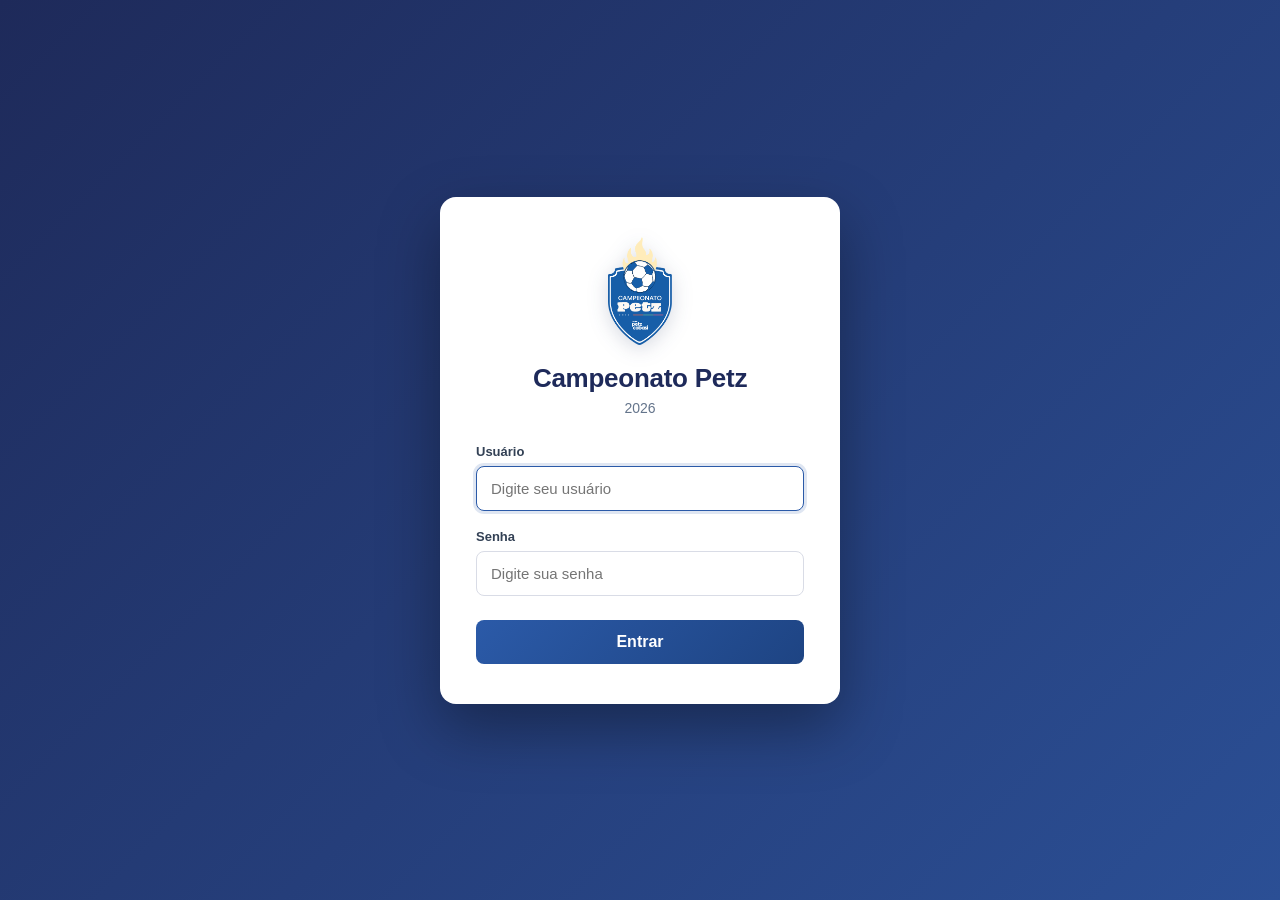
==== dashboard-v3.html @ 0d4400df "A rodada escolhida acompanha o usuário entre as páginas Dashboard, classificação por grupos, simular" ====
<!DOCTYPE html>
<html lang="pt-BR">
<head>
    <meta charset="UTF-8">
    <meta name="viewport" content="width=device-width, initial-scale=1.0">
    <title>Campeonato Petz - Dashboard Regional</title>
    <link rel="icon" type="image/png" href="favicon.png">
    <link rel="stylesheet" href="dashboard-v3-styles.css">
</head>
<body>
    <div class="container">
        <!-- Header -->
        <header class="header">
            <div class="header-brand">
                <img src="logo.png" alt="Campeonato Petz 2026" class="header-logo">
                <div class="header-content">
                    <h1>Campeonato Petz 2026</h1>
                    <p class="subtitle">Acompanhamento de Resultados por Regional/Distrito</p>
                    <div id="farol" class="farol"></div>
                </div>
            </div>
            <div class="header-actions">
                <span class="user-box">
                    <span id="userInfo">Usuário</span>
                    <button id="onlineBadge" class="online-badge" style="display:none"
                        title="Ver quem está online e o histórico de acessos"></button>
                </span>
                <button id="senhaBtn" class="btn-header" onclick="abrirTrocarSenha()">🔑 Minha senha</button>
                <a href="/admin.html" id="adminLink" class="btn-header" style="display: none;">⚙️ Admin</a>
                <button id="logoutBtn" class="btn-header">Sair</button>
            </div>
        </header>

        <!-- Filters -->
        <div class="filters-section">
            <div class="filter-group">
                <label for="filterSemana">Rodada:</label>
                <select id="filterSemana">
                    <option value="">Carregando...</option>
                </select>
            </div>

            <div class="filter-group">
                <label for="filterRegional">Regional:</label>
                <select id="filterRegional">
                    <option value="">Selecione uma Regional...</option>
                </select>
            </div>

            <div class="filter-group">
                <label for="filterDistrito">Distrito:</label>
                <select id="filterDistrito" disabled>
                    <option value="">Selecione um Distrito...</option>
                </select>
            </div>

            <button id="inicioBtn" class="btn btn-inicio">
                🏠 Início
            </button>
            <a href="/grupos.html" class="btn btn-grupos">
                🏆 Classificação por grupos
            </a>
            <a href="/missoes.html" class="btn btn-grupos">
                🔔 Missões da Semana
            </a>
            <a href="/simular.html" class="btn btn-grupos">
                🎯 Simular placares
            </a>
            <button id="btCenario" class="btn btn-cenario" onclick="cenAbrirPainel()"
                    title="Simular a eliminação de lojas">
                🧪 Simular eliminação
            </button>
            <button id="btVoz" class="btn btn-voz" onclick="vozClicar()"
                    title="Comando de voz — ex.: “quanto foi o último jogo da loja Tietê”">
                🎙️ Comando de voz
            </button>
            <button id="histRodadasBtn" class="btn btn-evolucao" onclick="abrirHistoricoRodadas()">
                📜 Histórico por rodada
            </button>
            <button id="evolucaoBtn" class="btn btn-evolucao" onclick="abrirEvolucaoRodada()">
                📈 Evolução da rodada
            </button>
            <button id="copiarHomeBtn" class="btn btn-copiar" onclick="copiarHomeImagem(this)">
                📋 Copiar imagem
            </button>
            <button id="reprocessarBtn" class="btn btn-reprocess">
                🔄 Reprocessar do SharePoint
            </button>
        </div>

        <!-- Info Bar -->
        <div id="infoBar" class="info-bar">
            <span id="infoText">Selecione uma Regional e Distrito para visualizar os jogos</span>
        </div>

        <!-- Stats Section -->
        <div id="statsSection" class="stats-section" style="display: none;">
            <div class="stats-grid">
                <div class="stats-box">
                    <h3>Resultados</h3>
                    <div class="stats-content">
                        <div class="stat-item clickable" id="statVitorias">
                            <span class="stat-label">Vitórias:</span>
                            <span class="stat-value" id="vitoriasCount">0</span>
                        </div>
                        <div class="stat-item clickable" id="statEmpates">
                            <span class="stat-label">Empates:</span>
                            <span class="stat-value" id="empatesCount">0</span>
                        </div>
                        <div class="stat-item clickable" id="statDerrotas">
                            <span class="stat-label">Derrotas:</span>
                            <span class="stat-value" id="derrotasCount">0</span>
                        </div>
                    </div>
                </div>

                <div class="stats-box">
                    <h3>Desempenho</h3>
                    <div class="stats-content">
                        <div class="stat-item">
                            <span class="stat-label">Total de jogos:</span>
                            <span class="stat-value" id="totalJogos">0</span>
                        </div>
                        <div class="stat-item">
                            <span class="stat-label">Pontuação total:</span>
                            <span class="stat-value" id="pontuacaoTotal">0</span>
                        </div>
                        <div class="stat-item">
                            <span class="stat-label">Média por jogo:</span>
                            <span class="stat-value" id="mediaJogos">0,00</span>
                        </div>
                        <div class="stat-item">
                            <span class="stat-label">Aproveitamento:</span>
                            <span class="stat-value" id="aproveitamento">0,00%</span>
                        </div>
                    </div>
                </div>

                <div class="stats-box">
                    <h3>Análise por Gol</h3>
                    <div class="stats-content" id="golAnalysis">
                        <!-- Será preenchido dinamicamente -->
                    </div>
                </div>
            </div>
        </div>

        <!-- Games Container -->
        <div id="gamesContainer" class="games-container">
            <!-- Jogos serão inseridos aqui -->
        </div>
    </div>

<script src="rodada-compartilhada.js"></script>
    <script src="api-config.js"></script>
<script src="historico-rodadas.js"></script>
<script src="placar-semana.js"></script>
    <script src="dashboard-v3.js"></script>
    <script src="exportar-imagem.js"></script>
    <script src="exportar-home.js"></script>
    <script src="evolucao.js"></script>
    <script src="voz.js"></script>
    <script src="simular-valores.js"></script>
<script src="cenario.js"></script>
</body>
</html>
---- dashboard-v3-styles.css ----
/* ============================================================
   Design tokens — Campeonato Petz (visual moderno)
   ============================================================ */
:root {
    /* Marca oficial Campeonato Petz — navy + azul royal + creme */
    --brand-1: #1e2a5a;   /* navy (fundo escuro) */
    --navy: #1e2a5a;      /* alias usado nas tabelas/seções */
    --brand-2: #2b5aa8;   /* azul royal */
    --brand: #2b5aa8;     /* azul (acento) */
    --brand-ink: #1e4483; /* azul escuro (valores/texto) */
    --brand-tint: #eaf1fa;/* azul bem claro */
    --brand-grad: linear-gradient(135deg, #1e2a5a 0%, #2b4f95 100%);
    --cream: #f4e6bf;     /* creme (destaque secundário) */
    --cream-tint: #fbf3dc;

    /* Neutros (slate) */
    --bg: #f4f6fb;
    --surface: #ffffff;
    --text: #1e293b;
    --text-2: #475569;
    --text-3: #94a3b8;
    --border: #e8eaf1;
    --border-strong: #d9dce6;
    --hover: #f5f7fe;

    /* Semânticos */
    --success: #16a34a;
    --success-tint: #e7f6ec;
    --danger: #dc2626;
    --danger-tint: #fdeaea;
    --warning: #b45309;
    --warning-tint: #fef3c7;
    --info: #2563eb;
    --info-tint: #e8f0fe;

    /* Raios */
    --r-sm: 8px;
    --r-md: 12px;
    --r-lg: 16px;
    --r-pill: 999px;

    /* Sombras (escala consistente e suave) */
    --shadow-sm: 0 1px 2px rgba(16, 24, 40, .05), 0 1px 3px rgba(16, 24, 40, .08);
    --shadow-md: 0 4px 14px rgba(16, 24, 40, .07);
    --shadow-lg: 0 14px 34px rgba(16, 24, 40, .12);
    --shadow-brand: 0 8px 20px rgba(30, 42, 90, .25);

    /* Espaçamento (base 4px) */
    --s-1: 4px; --s-2: 8px; --s-3: 12px; --s-4: 16px;
    --s-5: 20px; --s-6: 24px; --s-8: 32px;

    /* Tipografia */
    --font: -apple-system, BlinkMacSystemFont, "Segoe UI", Roboto, Helvetica, Arial, "Apple Color Emoji", "Segoe UI Emoji", sans-serif;
    --ease: cubic-bezier(.4, 0, .2, 1);
}

* {
    margin: 0;
    padding: 0;
    box-sizing: border-box;
}

body {
    font-family: var(--font);
    background: var(--bg);
    color: var(--text);
    -webkit-font-smoothing: antialiased;
    -moz-osx-font-smoothing: grayscale;
    line-height: 1.5;
}

.container {
    /* Em monitores largos sobrava muita margem e as tabelas ficavam
       espremidas. O limite alto usa a tela; o 96vw evita colar nas bordas. */
    max-width: min(1900px, 96vw);
    margin: 0 auto;
    padding: var(--s-6) var(--s-5);
}

/* ============================ Header ============================ */
.header {
    background: var(--brand-grad);
    color: #fff;
    padding: 28px 30px;
    border-radius: var(--r-lg);
    margin-bottom: var(--s-6);
    box-shadow: var(--shadow-brand);
    display: flex;
    justify-content: space-between;
    align-items: center;
    gap: var(--s-4);
}

.header-brand {
    display: flex;
    align-items: center;
    gap: var(--s-4);
    flex: 1;
    min-width: 0;
}

.header-logo {
    height: 72px;
    width: auto;
    display: block;
    flex-shrink: 0;
    filter: drop-shadow(0 2px 6px rgba(0, 0, 0, 0.25));
}

.header-content {
    text-align: left;
    min-width: 0;
}

.header h1 {
    font-size: 2em;
    font-weight: 800;
    letter-spacing: -0.02em;
    margin-bottom: 6px;
}

.subtitle {
    font-size: 1em;
    opacity: 0.88;
    font-weight: 400;
}

.header-actions {
    display: flex;
    gap: var(--s-2);
    align-items: center;
    white-space: nowrap;
}

.btn-header {
    background: rgba(255, 255, 255, 0.16);
    color: #fff;
    border: 1px solid rgba(255, 255, 255, 0.28);
    padding: 8px 16px;
    border-radius: var(--r-sm);
    cursor: pointer;
    font-size: 14px;
    font-weight: 600;
    transition: background .2s var(--ease), transform .2s var(--ease);
    text-decoration: none;
    display: inline-block;
}

.btn-header:hover {
    background: rgba(255, 255, 255, 0.28);
    transform: translateY(-1px);
}

/* ============================ Filtros ============================ */
.filters-section {
    background: var(--surface);
    padding: var(--s-5);
    border-radius: var(--r-md);
    margin-bottom: var(--s-6);
    box-shadow: var(--shadow-sm);
    border: 1px solid var(--border);
    display: flex;
    gap: var(--s-5);
    flex-wrap: wrap;
    align-items: flex-end;
}

.filter-group {
    display: flex;
    flex-direction: column;
    min-width: 200px;
}

.filter-group label {
    font-weight: 600;
    margin-bottom: 6px;
    color: var(--text-2);
    font-size: 0.85em;
    text-transform: uppercase;
    letter-spacing: 0.03em;
}

.filter-group select {
    padding: 11px 12px;
    border: 1px solid var(--border-strong);
    border-radius: var(--r-sm);
    font-size: 0.95em;
    font-family: inherit;
    color: var(--text);
    background: var(--surface);
    cursor: pointer;
    transition: border-color .2s var(--ease), box-shadow .2s var(--ease);
}

.filter-group select:hover {
    border-color: var(--brand);
}

.filter-group select:focus {
    outline: none;
    border-color: var(--brand);
    box-shadow: 0 0 0 3px rgba(43, 90, 168, 0.18);
}

.filter-group select:disabled {
    background: #f1f3f8;
    cursor: not-allowed;
    opacity: 0.65;
}

/* ============================ Botões ============================ */
.btn {
    padding: 11px 18px;
    border: none;
    border-radius: var(--r-sm);
    font-size: 0.95em;
    font-family: inherit;
    font-weight: 600;
    cursor: pointer;
    transition: transform .2s var(--ease), box-shadow .2s var(--ease), background .2s var(--ease);
}

.btn:active {
    transform: translateY(0) scale(0.98);
}

.btn-calc,
.btn-reprocess,
.btn-simulado,
.btn-grupos,
.btn-inicio {
    padding: 11px 18px;
    align-self: flex-end;
    font-weight: 700;
}

/* Leva à classificação por grupo (nível loja). É um link, então precisa das
   mesmas regras de alinhamento e tipografia dos botões vizinhos. */
.btn-grupos {
    background: linear-gradient(135deg, #0f7b6c 0%, #0b5d52 100%);
    color: #fff;
    text-decoration: none;
    display: inline-flex;
    align-items: center;
    justify-content: center;
    white-space: nowrap;
}

.btn-grupos:hover {
    transform: translateY(-2px);
    box-shadow: 0 8px 20px rgba(15, 123, 108, 0.32);
    color: #fff;
}

.btn-calc {
    background: var(--brand-grad);
    color: #fff;
}

.btn-calc:hover {
    transform: translateY(-2px);
    box-shadow: var(--shadow-brand);
}

.btn-calc:disabled {
    opacity: 0.55;
    cursor: not-allowed;
    transform: none;
    box-shadow: none;
}

.btn-reprocess {
    background: linear-gradient(135deg, #2b5aa8 0%, #1e4483 100%);
    color: #fff;
}

.btn-reprocess:hover {
    transform: translateY(-2px);
    box-shadow: 0 8px 20px rgba(43, 90, 168, 0.32);
}

.btn-reprocess:disabled {
    opacity: 0.55;
    cursor: not-allowed;
    transform: none;
    box-shadow: none;
}

.btn-inicio {
    background: var(--brand-tint);
    color: var(--brand-ink);
    border: 1px solid #cdd9ee;
}

.btn-inicio:hover {
    transform: translateY(-2px);
    box-shadow: 0 6px 16px rgba(43, 90, 168, 0.22);
}

.btn-simulado {
    background: linear-gradient(135deg, #f7971e 0%, #ffd200 100%);
    color: #5a3d00;
}

.btn-simulado:hover {
    transform: translateY(-2px);
    box-shadow: 0 8px 20px rgba(247, 151, 30, 0.35);
}

.btn-simulado.ativo {
    background: var(--brand-grad);
    color: #fff;
}

/* ============================ Info Bar ============================ */
.info-bar {
    background: var(--info-tint);
    color: var(--info);
    padding: 14px 18px;
    border-radius: var(--r-md);
    margin-bottom: var(--s-6);
    border: 1px solid #d3e0fb;
    border-left: 4px solid var(--info);
    font-weight: 500;
    font-size: 0.95em;
    /* Fica visível ao rolar a página */
    position: sticky;
    top: 0;
    z-index: 50;
    box-shadow: 0 4px 14px rgba(16, 24, 40, .07);
}

/* Barra de filtro por regional (home) */
.filtro-bar {
    display: flex;
    align-items: center;
    gap: var(--s-2);
    flex-wrap: wrap;
}

.filtro-label {
    font-size: 0.82em;
    font-weight: 700;
    color: var(--text-2);
    text-transform: uppercase;
    letter-spacing: 0.03em;
    margin-right: var(--s-1);
}

.filtro-reg {
    background: var(--surface);
    color: var(--brand-ink);
    border: 1px solid #cdd9ee;
    padding: 7px 15px;
    border-radius: var(--r-pill);
    font-family: inherit;
    font-size: 0.88em;
    font-weight: 700;
    cursor: pointer;
    transition: background .18s var(--ease), color .18s var(--ease),
                border-color .18s var(--ease), transform .18s var(--ease);
}

.filtro-reg:hover {
    background: var(--brand-tint);
    transform: translateY(-1px);
}

.filtro-reg.ativo {
    background: var(--brand-grad);
    color: #fff;
    border-color: transparent;
    box-shadow: 0 4px 12px rgba(30, 42, 90, .22);
}

/* ============================ Alerta de dados ============================ */
.alerta-dados {
    background: #fff8e6;
    border: 1px solid #f5d67f;
    border-left: 5px solid #e0a800;
    border-radius: var(--r-md);
    padding: 14px 18px;
    margin-bottom: var(--s-5);
    color: #6b4d00;
    font-size: 0.92em;
}

.alerta-dados .alerta-titulo {
    font-weight: 800;
    margin-bottom: 6px;
}

.alerta-dados ul {
    margin: 0 0 8px 18px;
    line-height: 1.6;
}

.alerta-dados .alerta-dica {
    font-size: 0.88em;
    opacity: 0.85;
    border-top: 1px solid #f0dCA0;
    padding-top: 8px;
}

/* Informativo (azul da marca): a rodada ainda não começou. Não é erro de
   upload, por isso não usa o amarelo de alerta. */
.alerta-info {
    background: var(--brand-tint);
    border: 1px solid #c6dbf2;
    border-left: 5px solid var(--brand);
    border-radius: var(--r-md);
    padding: 14px 18px;
    margin-bottom: var(--s-5);
    color: var(--brand-ink);
    font-size: 0.92em;
}

.alerta-info .alerta-titulo {
    font-weight: 800;
    margin-bottom: 6px;
}

.alerta-info ul {
    margin: 0 0 0 18px;
    line-height: 1.6;
}

/* Botão de exportar imagem do jogo */
.btn-exportar {
    background: var(--brand-tint);
    border: 1px solid #c6dbf2;
    color: var(--brand-ink);
    border-radius: var(--r-sm);
    padding: 6px 10px;
    font-size: 1em;
    line-height: 1;
    cursor: pointer;
    flex-shrink: 0;
    transition: background .15s var(--ease);
}

.btn-exportar:hover { background: #dbe6f7; }
.btn-exportar:disabled { opacity: .6; cursor: default; }

.alerta-hist {
    background: #fff8e6;
    border: 1px solid #f5d67f;
    border-left: 5px solid #e0a800;
    color: #6b4d00;
    padding: 11px 16px;
    margin: 0 0 14px;
    border-radius: var(--r-sm);
    font-size: 0.88em;
}

/* ============ Seções temáticas da home (atual / acumulado) ============ */
.home-sections {
    /* Três tabelas lado a lado: rodada simulada, classificação acumulada e
       acumulado + simulado. minmax(0,1fr) impede que a tabela larga estique
       a coluna e estoure a página. */
    display: grid;
    /* Larguras proporcionais ao nº de colunas de cada tabela: a acumulada tem
       5 colunas e as outras 8. Divisão igual espremia as duas da direita. */
    grid-template-columns: minmax(0, 0.9fr) minmax(0, 1.03fr) minmax(0, 1.07fr);
    gap: var(--s-5);
    /* stretch: os três cartões terminam na mesma altura. */
    align-items: stretch;
    padding: var(--s-2) 0 var(--s-6);
    min-width: 0;
}

.home-sections > .sec {
    display: flex;
    flex-direction: column;
}

.home-sections > .sec > .sec-body { flex: 1 1 auto; }

/* Nome de distrito e de regional em uma linha só — a quebra deixava as
   linhas com alturas diferentes e desalinhava as três tabelas. */
.home-sections .rank-table td.l,
.home-sections .rank-table th.l { white-space: nowrap; }

/* O título da seção também não quebra, senão os cabeçalhos ficam
   com alturas diferentes. */
.home-sections .sec-head { min-height: 52px; align-items: center; }

@media (max-width: 1250px) {
    .home-sections { grid-template-columns: 1fr; gap: var(--s-8); }
}

/* Faixa apertada (3 colunas em telas médias): abrevia os títulos e esconde a
   coluna Regional para tudo caber sem rolagem lateral. */
@media (min-width: 1251px) and (max-width: 1699px) {
    .home-sections .rank-table .lg { display: none; }
    .home-sections .rank-table .reg { display: none; }
    .home-sections .rank-table { font-size: 0.78em; }
    .home-sections .rank-table th,
    .home-sections .rank-table td { padding: 7px 3px; }
}

/* Tela larga: cabe tudo por extenso, com a coluna Regional de volta. */
@media (min-width: 1700px) {
    .home-sections .rank-table { font-size: 0.82em; }
    .home-sections .rank-table th,
    .home-sections .rank-table td { padding: 8px 5px; }
}

.sec.base .sec-head { background: linear-gradient(135deg, #6b4d9e, #4a3270); }
.sec.base .rank-table thead th { background: #4a3270; }
.sec.base .rank-table td.b { color: #4a3270; }
.sec.base .rank-table tr.dest td { background: #f0eaf9; }

/* Itens de flex/grid encolhem até o container; quem rola é o .tbl-wrap. */
.home-sections > .sec,
.sec-body,
.tbl-wrap {
    min-width: 0;
}

.sec-head {
    display: flex;
    align-items: baseline;
    gap: 10px;
    padding: 14px 20px;
    border-radius: var(--r-lg) var(--r-lg) 0 0;
    color: #fff;
    font-weight: 800;
    font-size: 1.05em;
    letter-spacing: 0.02em;
}

.sec-head small {
    font-weight: 400;
    opacity: 0.85;
    font-size: 0.74em;
    letter-spacing: 0;
}

.sec.atual .sec-head { background: linear-gradient(135deg, #2b5aa8, #1e4483); }
.sec.acum  .sec-head { background: linear-gradient(135deg, #0f7b6c, #0b5d52); }

.sec-body {
    background: var(--surface);
    border: 1px solid var(--border);
    border-top: none;
    border-radius: 0 0 var(--r-lg) var(--r-lg);
    padding: var(--s-5);
    box-shadow: var(--shadow-sm);
}

.tbl-wrap {
    overflow-x: auto;
    margin-bottom: var(--s-5);
}

.rank-table {
    width: 100%;
    border-collapse: collapse;
    font-size: 0.87em;
    font-variant-numeric: tabular-nums;
    white-space: nowrap;
}

.rank-table thead th {
    padding: 10px;
    text-align: center;
    font-weight: 700;
    color: #fff;
}

.sec.atual .rank-table thead th { background: var(--navy, #1e2a5a); }
.sec.acum  .rank-table thead th { background: #0b5d52; }
.rank-table thead th.l { text-align: left; }

.rank-table td {
    padding: 8px 10px;
    border-bottom: 1px solid var(--border);
}

.rank-table td.c { text-align: center; }
.rank-table td.l { text-align: left; }
.rank-table td.b { font-weight: 700; color: var(--brand-ink); }
.sec.acum .rank-table td.b { color: #0f7b6c; }
.rank-table td.reg { color: var(--text-3); font-size: 0.9em; }

.rank-table tr.clk { cursor: pointer; }
.rank-table tr.clk:hover td { background: var(--hover); }

.rank-table tr.dest td { background: var(--brand-tint); font-weight: 700; }
.sec.acum .rank-table tr.dest td { background: #eaf6f3; }
.rank-table tr.dest:hover td { background: #dbe6f7; }
.sec.acum .rank-table tr.dest:hover td { background: #d9efe9; }

.rank-table tr.tot td {
    background: #eef1f6;
    font-weight: 700;
    color: #1e2a5a;
    border-top: 2px solid #cfd6e4;
    border-bottom: none;
}

.panel {
    border: 1px solid var(--border);
    border-radius: var(--r-md);
    padding: var(--s-4);
}

.panel h4 {
    color: var(--brand-ink);
    font-size: 1em;
    margin-bottom: 2px;
}

.sec.acum .panel h4 { color: #0f7b6c; }

.panel .hint {
    font-size: 0.78em;
    color: var(--text-3);
    margin-bottom: var(--s-3);
}

.reg-grid {
    display: grid;
    grid-template-columns: repeat(auto-fit, minmax(min(280px, 100%), 1fr));
    gap: var(--s-3);
    align-items: start;
}

/* ============================ Linhas de ranking ============================ */
.rank-row {
    display: flex;
    justify-content: space-between;
    align-items: center;
    padding: 8px 10px;
    border-radius: var(--r-sm);
    margin-bottom: 3px;
    cursor: pointer;
    transition: background .15s var(--ease);
}

.rank-row:hover {
    background: var(--hover);
}

/* Distritos da minha regional — destaque permanente em azul claro + negrito */
.rank-row.destaque {
    background: var(--brand-tint);
    font-weight: 700;
}

.rank-row.destaque:hover {
    background: #dbe6f7;
}

/* ============================ Stats ============================ */
.stats-section {
    margin-bottom: var(--s-8);
}

.stats-grid {
    display: grid;
    grid-template-columns: repeat(auto-fit, minmax(min(320px, 100%), 1fr));
    gap: var(--s-5);
}

.stats-box {
    background: var(--surface);
    border-radius: var(--r-md);
    padding: var(--s-5);
    box-shadow: var(--shadow-sm);
    border: 1px solid var(--border);
}

.stats-box h3 {
    margin: 0 0 var(--s-4) 0;
    color: var(--brand-ink);
    font-size: 1.05em;
    font-weight: 700;
    border-bottom: 2px solid var(--brand-tint);
    padding-bottom: 10px;
}

.stats-content {
    display: flex;
    flex-direction: column;
    gap: var(--s-3);
}

.stat-item {
    display: flex;
    justify-content: space-between;
    align-items: center;
    padding: 8px 0;
}

.stat-item.clickable {
    cursor: pointer;
    padding: 10px 12px;
    border-radius: var(--r-sm);
    transition: background .2s var(--ease), transform .2s var(--ease);
}

.stat-item.clickable:hover {
    background: var(--hover);
    transform: translateX(4px);
}

.stat-item.clickable.active {
    background: var(--brand);
    color: #fff;
}

.stat-item.clickable.active .stat-label,
.stat-item.clickable.active .stat-value {
    color: #fff;
}

.stat-label {
    font-weight: 600;
    color: var(--text-2);
}

.stat-value {
    font-size: 1.3em;
    font-weight: 800;
    color: var(--brand-ink);
    min-width: 60px;
    text-align: right;
    font-variant-numeric: tabular-nums;
}

.stat-item.clickable .stat-value {
    color: var(--success);
}

.stat-item.clickable#statDerrotas .stat-value {
    color: var(--danger);
}

.stat-item.clickable#statEmpates .stat-value {
    color: var(--warning);
}

/* ============================ Análise por Gol ============================ */
.gol-item {
    background: #f8f9fc;
    padding: 11px 12px;
    border-radius: var(--r-sm);
    margin-bottom: var(--s-2);
    font-size: 0.9em;
    border: 1px solid var(--border);
}

.gol-item-name {
    font-weight: 700;
    color: var(--text);
    margin-bottom: 6px;
    letter-spacing: 0.01em;
}

.gol-item-bar {
    display: flex;
    height: 22px;
    border-radius: var(--r-pill);
    overflow: hidden;
    background: #e6e8ef;
}

.gol-item-bar-win {
    background: linear-gradient(180deg, #22c55e, #16a34a);
    display: flex;
    align-items: center;
    justify-content: center;
    color: #fff;
    font-size: 0.78em;
    font-weight: 700;
    transition: filter .15s var(--ease);
}

.gol-item-bar-loss {
    background: linear-gradient(180deg, #ef4444, #dc2626);
    display: flex;
    align-items: center;
    justify-content: center;
    color: #fff;
    font-size: 0.78em;
    font-weight: 700;
    transition: filter .15s var(--ease);
}

.gol-item-bar-win:hover,
.gol-item-bar-loss:hover {
    filter: brightness(1.08);
}

.gol-summary {
    margin-top: var(--s-4);
    padding-top: var(--s-4);
    border-top: 1px solid var(--border);
    font-size: 0.9em;
    color: var(--text-2);
}

.gol-forte {
    color: var(--success);
    font-weight: 700;
    margin-top: var(--s-2);
}

.gol-fraco {
    color: var(--danger);
    font-weight: 700;
    margin-top: var(--s-1);
}

/* ============================ Jogos ============================ */
.games-container {
    display: grid;
    /* minmax(0, 1fr): sem isso a tabela larga estica a coluna da grade além do
       container e os blocos de baixo ficam mais largos que o cabeçalho. */
    grid-template-columns: minmax(0, 1fr);
    gap: var(--s-6);
}

.games-container > * {
    min-width: 0;
}

.game-section {
    background: var(--surface);
    border-radius: var(--r-md);
    padding: var(--s-6);
    box-shadow: var(--shadow-sm);
    border: 1px solid var(--border);
    transition: box-shadow .2s var(--ease);
}

.game-section:hover {
    box-shadow: var(--shadow-md);
}

.game-header {
    text-align: center;
    padding: var(--s-4) var(--s-2);
    border-bottom: 1px solid var(--border);
    cursor: pointer;
    transition: background .2s var(--ease);
    display: flex;
    justify-content: space-between;
    align-items: center;
    border-radius: var(--r-sm);
}

.game-header:hover {
    background: var(--hover);
}

.game-title {
    font-size: 1.4em;
    font-weight: 700;
    color: var(--text);
    margin-bottom: 10px;
}

.game-title-compact {
    display: flex;
    align-items: center;
    gap: var(--s-4);
    font-size: 1.15em;
    font-weight: 700;
    flex: 1;
}

.team-compact {
    flex: 1;
    color: var(--text);
}

.score-compact {
    color: var(--brand-ink);
    font-size: 1.5em;
    font-weight: 800;
    min-width: 60px;
    font-variant-numeric: tabular-nums;
}

.result-compact {
    font-weight: 700;
    padding: 8px 14px;
    border-radius: var(--r-pill);
    font-size: 0.88em;
    min-width: 150px;
}

.result-compact.venceu {
    background: var(--brand-grad);
    color: #fff;
}

.result-compact.perdeu {
    background: var(--danger-tint);
    color: var(--danger);
}

.result-compact.empate {
    background: var(--warning-tint);
    color: var(--warning);
}

.expand-icon {
    font-size: 1.1em;
    transition: transform .3s var(--ease);
    margin-left: 10px;
    color: var(--text-3);
}

.game-section.expanded .expand-icon {
    transform: rotate(180deg);
}

.game-score {
    font-size: 2em;
    font-weight: 800;
    color: var(--brand-ink);
}

/* Tabelas — expande/colapsa */
.tables-container-hidden {
    max-height: 0;
    overflow: hidden;
    transition: max-height 0.4s var(--ease);
}

.game-section.expanded .tables-container-hidden {
    padding-top: var(--s-6);
    overflow-y: auto;
    max-height: 600px;
}

.tables-wrapper {
    display: grid;
    grid-template-columns: 1fr 1fr;
    gap: var(--s-6);
    margin-bottom: var(--s-6);
}

@media (max-width: 1000px) {
    .tables-wrapper {
        grid-template-columns: 1fr;
    }
}

.table-container {
    border: 1px solid var(--border);
    border-radius: var(--r-md);
    overflow: hidden;
    box-shadow: var(--shadow-sm);
}

.table-title {
    background: var(--brand-grad);
    color: #fff;
    padding: 12px;
    font-weight: 700;
    text-align: center;
    font-size: 0.9em;
    letter-spacing: 0.02em;
    cursor: pointer;
    transition: filter .2s var(--ease);
}

.table-title:hover {
    filter: brightness(1.06);
}

/* Sigla da loja + indicador. Empilhadas no mobile as tabelas ficam uma sob a
   outra, então o título precisa dizer de quem é a tabela. */
.table-title .tt-loja {
    display: block;
    font-size: 1.05em;
    letter-spacing: 0.04em;
}

.table-title .tt-ind {
    display: block;
    font-weight: 600;
    font-size: 0.82em;
    opacity: 0.85;
    margin-top: 2px;
}

table {
    width: 100%;
    border-collapse: collapse;
    font-size: 0.9em;
    font-variant-numeric: tabular-nums;
}

thead {
    background: #f1f3f9;
    border-bottom: 1px solid var(--border-strong);
}

th {
    padding: 10px;
    text-align: center;
    font-weight: 700;
    color: var(--text-2);
    font-size: 0.9em;
}

td {
    padding: 10px;
    text-align: center;
    border-bottom: 1px solid var(--border);
    color: var(--text);
}

tbody tr:last-child td {
    border-bottom: none;
}

tbody tr:hover {
    background: var(--hover);
}

.day-label {
    font-weight: 600;
    color: var(--text-2);
    text-align: left;
}

.value-anterior {
    color: var(--text-3);
    font-size: 0.9em;
}

.value-atual {
    color: var(--text);
    font-weight: 700;
    font-size: 0.95em;
}

.total-row {
    background: #f1f3f9;
    font-weight: 700;
    border-top: 1px solid var(--border-strong);
}

.total-row td {
    padding: 12px 10px;
}

/* Comparativo de evolução */
.evolution-melhor {
    background: var(--success-tint) !important;
    color: var(--success) !important;
}

.evolution-pior {
    background: var(--danger-tint) !important;
    color: var(--danger) !important;
}

.evolution {
    font-weight: 700;
}

.evolution.positive {
    color: var(--success);
    background: var(--success-tint);
}

.evolution.negative {
    color: var(--danger);
    background: var(--danger-tint);
}

.evolution.neutral {
    color: var(--text-3);
}

.highlight-sabad-dom {
    background: #fffbeb;
}

/* ============================ Score / status ============================ */
.score-display {
    display: grid;
    grid-template-columns: 1fr auto 1fr;
    gap: var(--s-5);
    align-items: center;
    margin: var(--s-5) 0;
    padding: var(--s-5);
    background: #f8f9fc;
    border-radius: var(--r-md);
    border: 1px solid var(--border);
}

.score-team {
    text-align: center;
}

.score-team-name {
    font-weight: 700;
    font-size: 1.1em;
    margin-bottom: 10px;
}

.score-number {
    font-size: 3em;
    font-weight: 800;
    color: var(--brand-ink);
    font-variant-numeric: tabular-nums;
}

.score-vs {
    font-size: 1.2em;
    color: var(--text-3);
}

.result-status {
    text-align: center;
    padding: var(--s-4);
    background: var(--brand-grad);
    color: #fff;
    border-radius: var(--r-md);
    font-weight: 700;
    margin-top: var(--s-5);
}

/* ============================ Estados ============================ */
.empty-state {
    text-align: center;
    padding: 60px 20px;
    color: var(--text-3);
    background: var(--surface);
    border-radius: var(--r-md);
    border: 1px dashed var(--border-strong);
}

.loading {
    text-align: center;
    padding: 40px;
    color: var(--brand-ink);
    font-weight: 600;
}

/* ============================ Responsivo ============================ */
body {
    overflow-x: hidden;   /* trava rolagem horizontal acidental */
}

@media (max-width: 768px) {
    .container {
        padding: var(--s-4) var(--s-3);
    }

    .header {
        flex-direction: column;
        align-items: flex-start;
        gap: var(--s-3);
        padding: 20px;
    }

    .header-brand {
        gap: var(--s-3);
    }

    .header-logo {
        height: 56px;
    }

    .header h1 {
        font-size: 1.4em;
    }

    .subtitle {
        font-size: 0.9em;
    }

    .header-actions {
        flex-wrap: wrap;
    }

    .filters-section {
        flex-direction: column;
        align-items: stretch;
    }

    .filter-group {
        width: 100%;
        min-width: 0;
    }

    .btn-calc, .btn-reprocess, .btn-simulado, .btn-grupos, .btn-inicio {
        width: 100%;
        align-self: stretch;
    }

    .tables-wrapper {
        grid-template-columns: 1fr;
    }

    /* Cabeçalho de cada jogo: quebrar em vez de estourar a largura */
    .game-header {
        flex-wrap: wrap;
        gap: var(--s-2);
        padding: var(--s-3) var(--s-2);
    }

    .game-title-compact {
        flex-wrap: wrap;
        gap: var(--s-2);
        font-size: 1em;
    }

    .team-compact {
        flex: 1 1 40%;
    }

    .result-compact {
        min-width: 0;
        flex: 1 1 100%;
        text-align: center;
    }

    .game-section {
        padding: var(--s-4);
    }

    .score-number {
        font-size: 2.2em;
    }

    table {
        font-size: 0.82em;
    }

    th, td {
        padding: 7px 6px;
    }
}

/* No celular a tabela de ranking tem colunas demais para caber sem espremer.
   A regional já aparece no filtro do topo, então some primeiro. */
@media (max-width: 768px) {
    .rank-table .reg { display: none; }
    .rank-table .lg { display: none; }
    .rank-table { font-size: 0.8em; }
    .rank-table th, .rank-table td { padding: 7px 5px; }
}

@media (max-width: 480px) {
    .header h1 {
        font-size: 1.25em;
    }

    .header-logo {
        height: 48px;
    }

    .stat-value {
        font-size: 1.15em;
    }

    table {
        font-size: 0.76em;
    }

    th, td {
        padding: 6px 4px;
    }
}

/* Acessibilidade: respeitar redução de movimento */
@media (prefers-reduced-motion: reduce) {
    * {
        transition-duration: 0.01ms !important;
        animation-duration: 0.01ms !important;
    }
}

/* ====== Jogos agrupados por resultado + janela de detalhes ====== */
.colunas-resultado {
    display: grid;
    grid-template-columns: repeat(3, minmax(0, 1fr));
    gap: var(--s-5);
    align-items: start;
}

.col-res { min-width: 0; }

.col-res-head {
    display: flex; align-items: center; justify-content: space-between;
    gap: 8px; padding: 10px 14px; border-radius: var(--r-md);
    font-weight: 800; font-size: 0.85em; letter-spacing: .03em;
    text-transform: uppercase; margin-bottom: var(--s-3);
    position: sticky; top: 64px; z-index: 5;
}

.col-res-head .n { font-size: 1.15em; }
.col-res.v .col-res-head { background: #e8f6ef; color: #157347; border: 1px solid #b7e2ce; }
.col-res.e .col-res-head { background: #fff3cd; color: #6b4d00; border: 1px solid #f0dca0; }
.col-res.d .col-res-head { background: #fdecea; color: #c0392b; border: 1px solid #f5c6c0; }

.col-res .lista { display: flex; flex-direction: column; gap: var(--s-4); }

.jogo-card {
    background: var(--surface); border-radius: var(--r-md);
    box-shadow: var(--shadow-sm); padding: var(--s-4);
    display: flex; align-items: center; gap: var(--s-2);
    cursor: pointer; transition: box-shadow .15s var(--ease), transform .15s var(--ease);
}

.jogo-card:hover { box-shadow: var(--shadow-md, 0 8px 20px rgba(16,24,40,.1)); transform: translateY(-1px); }
.jogo-card .lados { flex: 1; display: flex; align-items: center; justify-content: space-between; gap: 8px; min-width: 0; }
.jogo-card .sig { font-weight: 800; color: var(--text); font-size: .95em; }
.jogo-card .meio { text-align: center; flex-shrink: 0; }
/* As três linhas precisam empilhar; como spans, ficavam lado a lado. */
.jogo-card .rot,
.jogo-card .placar,
.jogo-card .acum { display: block; }
.jogo-card .rot { font-size: .68em; color: var(--text-3); font-weight: 600; }
.jogo-card .placar { font-size: 1.55em; font-weight: 800; color: var(--brand-ink); line-height: 1.15; }
.jogo-card .acum { font-size: .7em; color: var(--text-3); }
.jogo-card .sig { flex: 1; }
.jogo-card .lupa { color: var(--text-3); flex-shrink: 0; }
.jogo-card .lados > .sig:first-child { text-align: left; }
.jogo-card .lados > .sig:last-child { text-align: right; }
.vazio { color: var(--text-3); font-size: .88em; text-align: center; padding: 18px 8px;
         border: 1px dashed var(--border); border-radius: var(--r-md); }

/* ---- janela de detalhes ---- */
.modal-fundo {
    position: fixed; inset: 0; background: rgba(15,23,42,.55);
    z-index: 200; display: flex; align-items: flex-start; justify-content: center;
    padding: 32px 16px; overflow-y: auto;
}

.modal-jogo {
    background: var(--surface); border-radius: var(--r-lg);
    width: min(1180px, 100%); box-shadow: 0 24px 60px rgba(16,24,40,.28); overflow: hidden;
}

.modal-head {
    background: var(--brand-grad); color: #fff; padding: 18px 24px;
    display: flex; align-items: center; gap: var(--s-4); position: sticky; top: 0; z-index: 2;
}

.modal-head .times { flex: 1; display: flex; align-items: center; justify-content: center; gap: 28px; }
.modal-head .t { font-size: 1.45em; font-weight: 800; }
.modal-head .placar { text-align: center; }
.modal-head .placar b { display: block; font-size: 2em; font-weight: 800; line-height: 1.05; }
.modal-head .placar small { font-size: .7em; opacity: .78; }
.modal-acoes { display: flex; gap: 8px; }

.modal-btn {
    background: rgba(255,255,255,.16); border: 1px solid rgba(255,255,255,.3);
    color: #fff; border-radius: var(--r-sm); padding: 8px 14px;
    font-size: .88em; font-weight: 600; cursor: pointer; white-space: nowrap;
}

.modal-btn:hover { background: rgba(255,255,255,.26); }
.modal-corpo { padding: var(--s-5); max-height: calc(100vh - 190px); overflow-y: auto; }
.modal-corpo .carregando { text-align: center; color: var(--text-3); padding: 40px; }

@media (max-width: 1100px) { .colunas-resultado { grid-template-columns: 1fr; } }

@media (max-width: 768px) {
    .modal-fundo { padding: 0; }
    .modal-jogo { border-radius: 0; min-height: 100vh; }
    .modal-head { flex-wrap: wrap; padding: 14px; }
    .modal-head .times { gap: 12px; }
    .modal-head .t { font-size: 1.05em; }
    .modal-corpo { max-height: none; padding: var(--s-3); }
}

/* ====== Janela: jogos do distrito na rodada ====== */
.dist-link {
    cursor: pointer;
    border-bottom: 1px dotted var(--brand);
}

.dist-link:hover { color: var(--brand); }

.modal-dist {
    background: var(--surface);
    border-radius: var(--r-lg);
    width: min(880px, 100%);
    box-shadow: 0 24px 60px rgba(16, 24, 40, .28);
    overflow: hidden;
}

.modal-dist .modal-head {
    background: var(--brand-grad);
    color: #fff;
    padding: 16px 22px;
    display: flex;
    align-items: center;
    justify-content: space-between;
    gap: var(--s-4);
    position: sticky;
    top: 0;
    z-index: 2;
}

.md-titulo b { display: block; font-size: 1.2em; }
.md-titulo small { opacity: .85; font-size: .82em; }

.modal-dist .modal-btn {
    background: rgba(255, 255, 255, .16);
    border: 1px solid rgba(255, 255, 255, .3);
    color: #fff;
    border-radius: var(--r-sm);
    padding: 8px 14px;
    font-size: .88em;
    font-weight: 600;
    cursor: pointer;
    white-space: nowrap;
}

.modal-dist .modal-btn:hover { background: rgba(255, 255, 255, .26); }
.modal-dist .modal-corpo { padding: var(--s-4); max-height: calc(100vh - 170px); overflow-y: auto; }

.md-resumo { display: grid; grid-template-columns: repeat(4, 1fr); gap: 10px; margin-bottom: 12px; }

.md-card {
    background: var(--bg);
    border: 1px solid var(--border);
    border-radius: var(--r-md);
    padding: 10px;
    text-align: center;
    font-size: .8em;
    color: var(--text-2);
    font-weight: 600;
}

.md-card span { display: block; font-size: 1.9em; font-weight: 800; color: var(--text); line-height: 1.1; }
.md-card.total { background: var(--brand-tint); border-color: #c6dbf2; }
.md-card.total span { color: var(--brand-ink); }

.md-alvo {
    background: #fff3cd;
    border: 1px solid #f0dca0;
    border-left: 4px solid #e0a800;
    color: #6b4d00;
    border-radius: var(--r-md);
    padding: 11px 14px;
    margin-bottom: 12px;
    font-size: .9em;
    line-height: 1.5;
}

.md-alvo.neutro { background: var(--bg); border-color: var(--border); border-left-color: var(--text-3); color: var(--text-2); }

.md-tabela { width: 100%; border-collapse: collapse; font-size: .9em; }
.md-tabela th { background: var(--navy, #1e2a5a); color: #fff; padding: 9px 10px; font-size: .88em; }
.md-tabela th.l, .md-tabela td.l { text-align: left; }
.md-tabela th.c, .md-tabela td.c { text-align: center; }
.md-tabela td { padding: 9px 10px; border-bottom: 1px solid var(--border); }
.md-tabela tr.contra-minha td { background: #fff8e6; box-shadow: inset 3px 0 0 #e0a800; }
.md-tabela .placar { font-weight: 800; font-variant-numeric: tabular-nums; }
.md-tabela .placar.v { color: #157347; }
.md-tabela .placar.d { color: #c0392b; }
.md-tabela td small { color: var(--text-3); display: block; }

.tag-minha {
    display: inline-block;
    background: var(--brand-tint);
    color: var(--brand-ink);
    border: 1px solid #c6dbf2;
    border-radius: 20px;
    padding: 1px 8px;
    font-size: .78em;
    font-weight: 700;
    margin-left: 6px;
}

.res {
    display: inline-block;
    font-size: .74em;
    font-weight: 800;
    letter-spacing: .04em;
    padding: 2px 8px;
    border-radius: 4px;
}

.res.v { background: #e8f6ef; color: #157347; }
.res.d { background: #fdecea; color: #c0392b; }
.res.e { background: #fff3cd; color: #6b4d00; }
.res.sem { background: var(--bg); color: var(--text-3); }

@media (max-width: 768px) {
    .modal-dist { border-radius: 0; min-height: 100vh; }
    .modal-dist .modal-corpo { max-height: none; padding: var(--s-3); }
    .md-resumo { grid-template-columns: repeat(2, 1fr); }
}
/* Linha de jogo clicável e legenda da ótica das cores */
.md-tabela tr.linha-jogo { cursor: pointer; }
.md-tabela tr.linha-jogo:hover td { background: var(--hover, #f1f5f9); }
.md-tabela tr.contra-minha.linha-jogo:hover td { background: #fdf3d8; }
.md-tabela .lupa { color: var(--text-3); }

.md-legenda {
    font-size: .84em;
    color: var(--text-2);
    line-height: 1.6;
    margin-bottom: 10px;
}

.md-legenda .res { vertical-align: 1px; }
.md-card.bom span { color: #157347; }
.md-card.ruim span { color: #c0392b; }

/* ====== Linhas largas abaixo das duas tabelas ====== */
.linha-cheia {
    margin-bottom: var(--s-6);
}

.linha-cheia .panel { margin: 0; }

/* Com a largura toda, as três regionais cabem lado a lado */
.linha-cheia .reg-grid {
    grid-template-columns: repeat(auto-fit, minmax(min(320px, 100%), 1fr));
}

/* V/E/D do distrito: total e contra outras regionais */
.ved {
    background: var(--bg);
    border: 1px solid var(--border);
    border-radius: var(--r-md);
    padding: 9px 11px;
    margin: 10px 0;
}

.ved-bloco {
    display: flex;
    align-items: baseline;
    gap: 4px;
    padding: 3px 0;
}

.ved-rot {
    flex: 1;
    font-size: .82em;
    font-weight: 700;
    color: var(--text-2);
}

.ved-n {
    font-weight: 800;
    font-size: 1em;
    font-variant-numeric: tabular-nums;
    min-width: 18px;
    text-align: right;
}

.ved-n.v { color: #157347; }
.ved-n.e { color: #6b4d00; }
.ved-n.d { color: #c0392b; }
.ved-l { font-size: .72em; color: var(--text-3); font-weight: 700; margin-right: 6px; }
.ved-nota { font-size: .72em; color: var(--text-3); margin-top: 5px; }

/* Referência numérica do ritmo (as duas médias comparadas) */
.ritmo-ref {
    color: var(--text-3);
    font-size: .92em;
    font-weight: 400;
}

/* Cards dos meus distritos: 3 por linha (6 distritos = 3 em cima, 3 embaixo),
   o que dá mais largura para as listas de lojas do que o auto-fit dava. */
.dist-grid {
    display: grid;
    grid-template-columns: repeat(3, minmax(0, 1fr));
    gap: 16px;
}

@media (max-width: 1100px) {
    .dist-grid { grid-template-columns: repeat(2, minmax(0, 1fr)); }
}

@media (max-width: 700px) {
    .dist-grid { grid-template-columns: 1fr; }
}

/* Números de V/E/D com placares no hover */
.ved-n.tem-jogos {
    cursor: help;
    border-bottom: 1px dotted currentColor;
}

/* Bola no canto direito do título: marca quem está fazendo o gol */
.table-title { position: relative; }

.tt-gol {
    position: absolute;
    right: 12px;
    top: 50%;
    transform: translateY(-50%);
    font-size: 1.3em;
    line-height: 1;
    filter: drop-shadow(0 1px 2px rgba(0, 0, 0, .35));
}

.table-title.marcou {
    box-shadow: inset 0 -3px 0 rgba(255, 255, 255, .55);
}

/* Cabeçalho da janela de jogo: o placar precisa cair no centro exato da
   janela, para o "×" alinhar com o vão entre as duas tabelas de baixo.
   Os botões saem do fluxo (absolutos) e as três partes do título viram uma
   grade 1fr/auto/1fr, senão siglas de larguras diferentes deslocam o placar. */
.modal-jogo .modal-head { position: relative; justify-content: space-between; gap: 16px; }

.modal-jogo .times {
    flex: 1;
    display: grid;
    grid-template-columns: 1fr auto 1fr;
    align-items: center;
    gap: 28px;
    /* Sem reserva: os botões são um item normal do cabeçalho (ver
       .modal-jogo .modal-acoes), então não há nada por cima para desviar. */
    padding: 0;
    min-width: 0;
}

.modal-jogo .times > .t:first-child { text-align: right; }
.modal-jogo .times > .t:last-child { text-align: left; }
.modal-jogo .placar { justify-self: center; }

.modal-jogo .modal-acoes {
    /* Item normal do flex, à direita. Posicionado por cima (absolute), ele
       cobria o nome do time sempre que ganhava um botão novo. */
    flex: 0 0 auto;
    flex-wrap: wrap;
    justify-content: flex-end;
}

/* Sem largura para os botões ao lado: eles empilham e voltam ao fluxo. */
@media (max-width: 900px) {
    .modal-jogo .times { padding: 0; grid-template-columns: 1fr auto 1fr; gap: 12px; }
    .modal-jogo .modal-acoes {
        position: static;
        transform: none;
        flex-direction: column;
        align-items: stretch;
    }
    .modal-jogo .modal-head { justify-content: space-between; }
}

/* Loja de outra regional (a adversária) em vermelho nos cards de jogo */
.jogo-card .sig.outra-reg { color: #c0392b; }

/* ====== Ícone de calendário no título do jogo ====== */
.modal-jogo .bt-cal {
    background: rgba(255, 255, 255, .16);
    border: 1px solid rgba(255, 255, 255, .3);
    color: #fff;
    border-radius: 6px;
    padding: 2px 6px;
    font-size: .62em;
    line-height: 1.4;
    cursor: pointer;
    vertical-align: middle;
}

.modal-jogo .bt-cal:hover { background: rgba(255, 255, 255, .3); }
/* O da esquerda fica antes da sigla; o da direita, depois. */
.modal-jogo .times > .t:first-child .bt-cal { margin-right: 8px; }
.modal-jogo .times > .t:last-child .bt-cal { margin-left: 8px; }

/* ====== Janela do calendário da loja ====== */
.modal-cal {
    background: var(--surface);
    border-radius: var(--r-lg);
    width: min(620px, 100%);
    box-shadow: 0 24px 60px rgba(16, 24, 40, .28);
    overflow: hidden;
}

.modal-cal .modal-head {
    background: var(--brand-grad);
    color: #fff;
    padding: 16px 22px;
    display: flex;
    align-items: center;
    justify-content: space-between;
    gap: var(--s-4);
    position: sticky;
    top: 0;
    z-index: 2;
}

.cal-titulo b { display: block; font-size: 1.1em; }
.cal-titulo small { opacity: .85; font-size: .82em; }
.modal-cal .modal-corpo { padding: var(--s-4); max-height: calc(100vh - 170px); overflow-y: auto; }

.cal-legenda { font-size: .86em; color: var(--text-2); font-weight: 600; margin-bottom: 10px; }
.cal-legenda .cal-nota { display: block; font-weight: 400; color: var(--text-3); font-size: .92em; }

.cal-tabela tr.sep td {
    background: var(--bg);
    font-size: .78em;
    font-weight: 800;
    text-transform: uppercase;
    letter-spacing: .05em;
    color: var(--text-2);
    padding: 7px 10px;
}

.cal-tabela .placar { font-weight: 800; }
.cal-tabela .placar.v { color: #157347; }
.cal-tabela .placar.d { color: #c0392b; }
.cal-tabela td small { color: var(--text-3); }

@media (max-width: 768px) {
    .modal-cal { border-radius: 0; min-height: 100vh; }
    .modal-cal .modal-corpo { max-height: none; padding: var(--s-3); }
}

/* Distrito sob a sigla, no título da janela de jogo */
.modal-jogo .times .t-nome { display: block; }

.modal-jogo .times .t-dist {
    display: block;
    font-size: .45em;
    font-weight: 600;
    opacity: .82;
    letter-spacing: .02em;
    margin-top: 2px;
}

/* ====== Presença: contador de usuários online (só admin) ====== */
.user-box {
    display: inline-flex;
    flex-direction: column;
    align-items: flex-start;
    gap: 3px;
    color: #fff;
    font-size: 14px;
    margin-right: 15px;
}

.online-badge {
    display: inline-flex;
    align-items: center;
    gap: 6px;
    background: rgba(255, 255, 255, .14);
    border: 1px solid rgba(255, 255, 255, .26);
    color: #fff;
    border-radius: 20px;
    padding: 2px 10px;
    font-size: .78em;
    font-weight: 700;
    cursor: pointer;
}

.online-badge:hover { background: rgba(255, 255, 255, .26); }

.online-badge .ponto,
.ponto-min {
    width: 8px;
    height: 8px;
    border-radius: 50%;
    background: #34d399;
    box-shadow: 0 0 0 3px rgba(52, 211, 153, .25);
    display: inline-block;
}

.ponto-min { width: 7px; height: 7px; vertical-align: middle; }

/* Janela de acessos */
.modal-acessos {
    background: var(--surface);
    border-radius: var(--r-lg);
    width: min(980px, 100%);
    box-shadow: 0 24px 60px rgba(16, 24, 40, .28);
    overflow: hidden;
}

.modal-acessos .modal-head {
    background: var(--brand-grad);
    color: #fff;
    padding: 16px 22px;
    display: flex;
    align-items: center;
    justify-content: space-between;
    gap: var(--s-4);
    position: sticky;
    top: 0;
    z-index: 2;
}

.modal-acessos .modal-corpo { padding: var(--s-4); max-height: calc(100vh - 170px); overflow-y: auto; }

.ac-titulo {
    font-size: .82em;
    font-weight: 800;
    text-transform: uppercase;
    letter-spacing: .05em;
    color: var(--text-2);
    margin: 14px 0 8px;
}

.ac-titulo:first-child { margin-top: 0; }
.ac-titulo small { font-weight: 500; text-transform: none; letter-spacing: 0; color: var(--text-3); }
.ac-tabela { font-size: .86em; }
.ac-tabela td { white-space: nowrap; }
.ac-nota { font-size: .78em; color: var(--text-3); margin-top: 12px; }

@media (max-width: 768px) {
    .modal-acessos { border-radius: 0; min-height: 100vh; }
    .modal-acessos .modal-corpo { max-height: none; padding: var(--s-3); }
}

/* Célula com texto de apoio no hover (distância para o colocado à frente) */
.rank-table td.tem-tip { cursor: help; }
.rank-table td.tem-tip:hover { text-decoration: underline dotted; }

/* Alerta de posição apertada (só distritos da minha regional) */
.alerta-pos {
    cursor: help;
    font-size: .95em;
    margin-left: 3px;
    vertical-align: middle;
}

.alerta-pos.risco { filter: saturate(1.2); }
.alerta-pos:hover { transform: scale(1.15); display: inline-block; }

/* ====== Farol dos gols, no cabeçalho ====== */
.farol {
    display: flex;
    flex-wrap: wrap;
    align-items: center;
    gap: 6px;
    margin-top: 8px;
}

.farol:empty { display: none; }

.farol-rot {
    font-size: .78em;
    color: rgba(255, 255, 255, .8);
    margin-right: 2px;
}

.farol-rot b { color: #fff; }
.farol-pend { color: #ffd9d4; font-weight: 700; }

.farol-item {
    display: inline-flex;
    align-items: center;
    gap: 5px;
    background: rgba(255, 255, 255, .12);
    border: 1px solid rgba(255, 255, 255, .2);
    border-radius: 20px;
    padding: 2px 9px;
    font-size: .72em;
    font-weight: 700;
    letter-spacing: .02em;
    color: #fff;
    cursor: help;
}

.farol-ponto {
    width: 8px;
    height: 8px;
    border-radius: 50%;
    display: inline-block;
}

.farol-item.ok .farol-ponto { background: #34d399; box-shadow: 0 0 0 2px rgba(52, 211, 153, .3); }
.farol-item.atrasado .farol-ponto { background: #f87171; box-shadow: 0 0 0 2px rgba(248, 113, 113, .3); }
.farol-item.atrasado { background: rgba(248, 113, 113, .16); border-color: rgba(248, 113, 113, .35); }

@media (max-width: 768px) {
    .farol-rot { flex: 1 1 100%; }
}

/* Botão de copiar as três tabelas da home */
.btn-copiar {
    padding: 11px 18px;
    align-self: flex-end;
    font-weight: 700;
    background: linear-gradient(135deg, #6b4d9e, #4a3270);
    color: #fff;
    display: inline-flex;
    align-items: center;
    justify-content: center;
    white-space: nowrap;
}

.btn-copiar:hover { transform: translateY(-2px); box-shadow: 0 8px 20px rgba(74, 50, 112, .32); }
.btn-copiar:disabled { opacity: .55; cursor: not-allowed; transform: none; box-shadow: none; }

@media (max-width: 768px) {
    .btn-copiar { width: 100%; align-self: stretch; }
}

/* ====== Rolagem contida nas janelas ======
   Sem isto, ao chegar ao fim da rolagem interna o navegador continua rolando
   a página atrás (scroll chaining). O 'contain' interrompe a corrente. */
.modal-fundo,
.modal-corpo,
.modal-jogo .modal-corpo,
.modal-cal .modal-corpo,
.modal-dist .modal-corpo,
.modal-acessos .modal-corpo {
    overscroll-behavior: contain;
}

/* Números do placar clicáveis: filtram os gols de cada lado */
.placar-nums .pl-num {
    cursor: pointer;
    border-radius: 8px;
    padding: 0 6px;
    transition: background .15s var(--ease);
}

.placar-nums .pl-num:hover { background: rgba(255, 255, 255, .18); }
.placar-nums .pl-num.ativo { background: rgba(255, 255, 255, .28); box-shadow: inset 0 0 0 2px rgba(255,255,255,.5); }

.filtro-gols {
    background: var(--brand-tint);
    border: 1px solid #c6dbf2;
    border-left: 4px solid var(--brand);
    border-radius: var(--r-md);
    padding: 10px 14px;
    margin-bottom: 14px;
    font-size: .9em;
    color: var(--brand-ink);
    display: flex;
    align-items: center;
    gap: 10px;
    flex-wrap: wrap;
}

.filtro-limpar {
    margin-left: auto;
    background: var(--surface);
    border: 1px solid #c6dbf2;
    color: var(--brand-ink);
    border-radius: 20px;
    padding: 4px 12px;
    font-size: .88em;
    font-weight: 700;
    cursor: pointer;
}

.filtro-limpar:hover { background: #dbe6f7; }

/* ==========================================================
   Evolução da rodada (gráfico dia a dia + resumo do distrito)
   ========================================================== */
.modal-evo {
    background: var(--surface); border-radius: var(--r-lg);
    width: min(1280px, 100%); box-shadow: 0 24px 60px rgba(16, 24, 40, .28); overflow: hidden;
}
.modal-evo .modal-head { background: var(--brand-grad); }
.modal-evo .md-titulo b { display: block; font-size: 1.15em; }
.modal-evo .md-titulo small { opacity: .8; font-size: .8em; }
.modal-evo .modal-corpo {
    padding: var(--s-4); max-height: calc(100vh - 170px);
    overflow-y: auto; overscroll-behavior: contain;
}

.evo-barra {
    display: flex; align-items: center; justify-content: space-between;
    gap: 12px; flex-wrap: wrap; margin-bottom: 12px;
}
.evo-metricas { display: flex; gap: 8px; flex-wrap: wrap; }
.evo-mb {
    border: 1px solid var(--border); background: var(--surface); color: var(--text-2);
    padding: 7px 14px; border-radius: 999px; cursor: pointer;
    font-size: .84em; font-weight: 600; font-family: inherit;
}
.evo-mb:hover { border-color: #2b5aa8; color: #2b5aa8; }
.evo-mb.on { background: #2b5aa8; border-color: #2b5aa8; color: #fff; }
.evo-dias { font-size: .82em; color: var(--text-3); }

.evo-grafico {
    display: grid; grid-template-columns: minmax(0, 1fr) 250px; gap: 14px;
    align-items: start; border: 1px solid var(--border);
    border-radius: var(--r-md); padding: 10px; background: var(--surface);
}
.evo-svg { width: 100%; height: auto; display: block; }
.evo-linha.on polyline:first-child { filter: drop-shadow(0 1px 2px rgba(16, 24, 40, .18)); }
.evo-legenda { max-height: 400px; overflow-y: auto; overscroll-behavior: contain; }
.evo-leg-tit { font-size: .78em; font-weight: 700; color: var(--text-2); padding: 2px 4px 8px; }
.evo-leg-tit small { font-weight: 500; color: var(--text-3); }
.evo-leg {
    display: grid; grid-template-columns: 10px minmax(0, 1fr) auto auto;
    align-items: center; gap: 7px; width: 100%;
    border: 1px solid transparent; background: none; cursor: pointer;
    padding: 4px 6px; border-radius: 6px; font-family: inherit;
    font-size: .78em; text-align: left; color: var(--text-1);
}
.evo-leg:hover { background: var(--surface-2); }
.evo-leg.sel { background: #eef4ff; border-color: #2b5aa8; font-weight: 700; }
.evo-leg.off { opacity: .55; }
.evo-leg .bola { width: 10px; height: 10px; border-radius: 50%; }
.evo-leg .nome { overflow: hidden; text-overflow: ellipsis; white-space: nowrap; }
.evo-leg .val { font-weight: 700; font-variant-numeric: tabular-nums; }
.evo-leg .mov { font-size: .9em; font-variant-numeric: tabular-nums; }

.sobe, .evo-leg .mov.sobe { color: #0f7b4f; }
.desce, .evo-leg .mov.desce { color: #c0392b; }
.igual, .evo-leg .mov.igual { color: var(--text-3); }

.evo-vazio {
    margin-top: 14px; text-align: center; color: var(--text-3); font-size: .88em;
    border: 1px dashed var(--border); border-radius: var(--r-md); padding: 18px;
}
.evo-nota { font-size: .8em; color: var(--text-3); margin-top: 8px; line-height: 1.5; }
.evo-nota.atencao {
    background: #fff8e6; border: 1px solid #f0d9a0; color: #7a5c12;
    border-radius: var(--r-md); padding: 10px 12px; margin-top: 12px;
}

.evo-resumo { margin-top: 16px; border-top: 2px solid var(--border); padding-top: 14px; }
.evo-res-head { display: flex; align-items: baseline; gap: 10px; margin-bottom: 8px; }
.evo-res-head b { font-size: 1.1em; }
.evo-res-head small { color: var(--text-3); font-size: .8em; }
.evo-veredito {
    background: var(--surface-2); border-left: 4px solid #2b5aa8;
    border-radius: var(--r-md); padding: 10px 14px; font-size: .9em; line-height: 1.55;
}

.evo-timeline {
    display: grid; grid-auto-flow: column; grid-auto-columns: minmax(120px, 1fr);
    gap: 8px; margin: 14px 0; overflow-x: auto; overscroll-behavior-x: contain;
}
.evo-dia {
    border: 1px solid var(--border); border-radius: var(--r-md);
    padding: 9px 10px; background: var(--surface); font-size: .78em;
}
.evo-dia.hoje { border-color: #2b5aa8; background: #f5f9ff; }
.evo-dia .d { font-weight: 700; font-size: 1.05em; margin-bottom: 4px; }
.evo-dia .d small { font-weight: 500; color: var(--text-3); }
.evo-dia .ved b.v { color: #0f7b4f; } .evo-dia .ved b.e { color: #b7791f; }
.evo-dia .ved b.d { color: #c0392b; }
.evo-dia .pt { margin-top: 3px; font-weight: 700; }
.evo-dia .pos, .evo-dia .ac { color: var(--text-3); margin-top: 2px; }

.evo-dupla { display: grid; grid-template-columns: minmax(0, 1fr) minmax(0, 1fr); gap: 14px; }
.evo-box { border: 1px solid var(--border); border-radius: var(--r-md); padding: 12px; }
.evo-box h5 { margin: 0 0 8px; font-size: .88em; }
.evo-box h5 small { font-weight: 500; color: var(--text-3); }
.evo-tab { width: 100%; border-collapse: collapse; font-size: .78em; }
.evo-tab th, .evo-tab td { padding: 4px 6px; border-bottom: 1px solid var(--border); white-space: nowrap; }
.evo-tab th { background: var(--surface-2); font-size: .95em; }
.evo-tab .l { text-align: left; } .evo-tab .c { text-align: center; }
.evo-tab .b { font-weight: 700; }

.evo-virada { margin-bottom: 10px; font-size: .8em; }
.evo-virada > b { display: block; margin-bottom: 4px; }
.evo-virada.ruim > b { color: #c0392b; }
.evo-virada.bom > b { color: #0f7b4f; }
.evo-virada ul { margin: 0; padding-left: 16px; }
.evo-virada li { margin-bottom: 4px; line-height: 1.45; }
.evo-virada .lj { font-weight: 700; color: #2b5aa8; cursor: pointer; text-decoration: underline dotted; }
.evo-virada small { color: var(--text-3); }

@media (max-width: 900px) {
    .evo-grafico { grid-template-columns: minmax(0, 1fr); }
    .evo-legenda { max-height: 220px; }
    .evo-dupla { grid-template-columns: minmax(0, 1fr); }
    .modal-evo { border-radius: 0; min-height: 100vh; }
    .modal-evo .modal-corpo { max-height: none; padding: var(--s-3); }
}

/* Botão que abre o gráfico de evolução da rodada */
.btn-evolucao {
    padding: 11px 18px;
    align-self: flex-end;
    font-weight: 700;
    background: linear-gradient(135deg, #1f7a5a, #0f5741);
    color: #fff;
    display: inline-flex;
    align-items: center;
    justify-content: center;
    white-space: nowrap;
}
.btn-evolucao:hover { transform: translateY(-2px); box-shadow: 0 8px 20px rgba(15, 87, 65, .32); }

@media (max-width: 768px) {
    .btn-evolucao { width: 100%; align-self: stretch; }
}

/* Destaques da janela de análise (pico → último dia) */
.evo-pico {
    margin-top: 8px; background: #fff5f5; border-left: 4px solid #c0392b;
    border-radius: var(--r-md); padding: 10px 14px; font-size: .88em; line-height: 1.55;
}
.evo-dia.pico { border-color: #c0392b; background: #fff7f7; }
.evo-dia.pico .d small { color: #c0392b; font-weight: 700; }
.evo-tab th.ref, .evo-tab td.ref { background: #fff2f2; }
.evo-tab th.fim, .evo-tab td.fim { background: #f2f7ff; }
.evo-tab th.ref, .evo-tab th.fim { font-weight: 800; }
.evo-tab-wrap { overflow-x: auto; overscroll-behavior-x: contain; }

/* Selo do gol disputado por nível (vale o valor da semana, não a evolução) */
.tt-nivel {
    position: absolute; left: 12px; top: 50%; transform: translateY(-50%);
    font-size: .62em; font-weight: 800; letter-spacing: .06em; text-transform: uppercase;
    background: rgba(255, 255, 255, .22); border: 1px solid rgba(255, 255, 255, .38);
    color: #fff; border-radius: 999px; padding: 2px 7px; line-height: 1.4;
}

/* Aviso informativo de critério (não é erro, é regra da rodada) */
.alerta-criterio {
    background: #eef4ff; border: 1px solid #c3d5f5; border-radius: var(--r-md);
    padding: 12px 16px; margin-bottom: var(--s-4);
}
.alerta-criterio .alerta-titulo { color: #1e40af; font-weight: 700; margin-bottom: 6px; }
.alerta-criterio ul { margin: 0; padding-left: 20px; font-size: .88em; line-height: 1.55; }

/* ==========================================================
   Comando de voz
   ========================================================== */
.btn-voz {
    padding: 11px 18px; font-weight: 700; white-space: nowrap;
    background: linear-gradient(135deg, #2f6f9e, #1d4a6c); color: #fff;
    display: inline-flex; align-items: center; justify-content: center; gap: 6px;
}
.btn-voz:hover { transform: translateY(-2px); box-shadow: 0 8px 20px rgba(29, 74, 108, .3); }
.btn-voz.ouvindo {
    background: linear-gradient(135deg, #c0392b, #8e2a20);
    animation: vozPulso 1.1s ease-in-out infinite;
}
@keyframes vozPulso {
    0%, 100% { box-shadow: 0 0 0 0 rgba(192, 57, 43, .5); }
    50% { box-shadow: 0 0 0 10px rgba(192, 57, 43, 0); }
}

.voz-painel {
    position: fixed; right: 20px; bottom: 20px; z-index: 400;
    width: min(430px, calc(100vw - 32px));
}
.voz-cx {
    background: var(--surface); border: 1px solid var(--border);
    border-radius: var(--r-lg); box-shadow: 0 18px 44px rgba(16, 24, 40, .26);
    padding: 14px 16px;
}
.voz-topo { display: flex; align-items: center; gap: 8px; margin-bottom: 8px; }
.voz-topo b { flex: 1; font-size: .9em; }
.voz-topo b.ativo { color: #c0392b; }
.voz-topo b.erro { color: #b7791f; }
.voz-bola {
    width: 10px; height: 10px; border-radius: 50%; background: #c9d2de; flex: none;
}
.voz-topo b.ativo + .voz-x, .voz-topo b.ativo { }
.voz-cx:has(b.ativo) .voz-bola { background: #c0392b; animation: vozPulso 1.1s infinite; }
.voz-x {
    border: none; background: none; cursor: pointer; color: var(--text-3);
    font-size: 1em; padding: 2px 6px; border-radius: 6px;
}
.voz-x:hover { background: var(--surface-2); color: var(--text-1); }

.voz-texto {
    font-size: 1.02em; font-weight: 600; color: var(--text-1);
    background: var(--surface-2); border-radius: var(--r-md);
    padding: 9px 12px; min-height: 20px; line-height: 1.45;
}
.voz-resposta { font-size: .85em; line-height: 1.55; color: var(--text-2); margin-top: 8px; }
.voz-op {
    display: inline-flex; flex-direction: column; align-items: flex-start;
    margin: 4px 5px 0 0; padding: 5px 10px; cursor: pointer; font-family: inherit;
    border: 1px solid var(--border); border-radius: var(--r-md);
    background: var(--surface); font-weight: 700; font-size: .95em; line-height: 1.25;
}
.voz-op:hover { border-color: #2f6f9e; color: #2f6f9e; }
.voz-op small { font-weight: 400; color: var(--text-3); font-size: .8em; }
.voz-input {
    width: 100%; margin-top: 10px; padding: 9px 12px; font-family: inherit; font-size: .9em;
    border: 1px solid var(--border); border-radius: var(--r-md); background: var(--surface);
    color: var(--text-1);
}
.voz-input:focus { outline: none; border-color: #2f6f9e; box-shadow: 0 0 0 3px rgba(47, 111, 158, .15); }
.voz-dicas { font-size: .74em; color: var(--text-3); margin-top: 9px; line-height: 1.6; }

@media (max-width: 768px) {
    .btn-voz { width: 100%; align-self: stretch; }
    .voz-painel { right: 8px; left: 8px; bottom: 8px; width: auto; }
}

/* Aviso de loja eliminada — o placar é administrativo, não sai da planilha */
.alerta-eliminada {
    background: #fdeaea; border: 1px solid #f0b8b8; border-left: 4px solid #c0392b;
    color: #7a1f16; border-radius: var(--r-md); padding: 12px 16px;
    margin-bottom: var(--s-4); font-size: .88em; line-height: 1.6;
}
.alerta-eliminada b { color: #a02a1f; }

/* ==========================================================
   Cenário de eliminação (simulação)
   ========================================================== */
.btn-cenario {
    padding: 11px 18px; font-weight: 700; white-space: nowrap;
    background: linear-gradient(135deg, #6b4d9e, #4a3270); color: #fff;
    display: inline-flex; align-items: center; justify-content: center;
}
.btn-cenario:hover { transform: translateY(-2px); box-shadow: 0 8px 20px rgba(74, 50, 112, .3); }
.btn-cenario.on {
    background: linear-gradient(135deg, #b7791f, #8a5a10);
    box-shadow: 0 0 0 3px rgba(183, 121, 31, .28);
}

.cen-faixa {
    background: repeating-linear-gradient(45deg, #fff8e6, #fff8e6 12px, #fff3d6 12px, #fff3d6 24px);
    border: 1px solid #e8c98a; border-radius: var(--r-md);
    padding: 10px 16px; margin-bottom: var(--s-4);
    font-size: .86em; color: #7a5c12; line-height: 1.55;
}
.cen-faixa b { color: #8a5a10; letter-spacing: .04em; }
.cen-faixa button {
    margin-left: 8px; border: 1px solid #d9b878; background: #fff; color: #8a5a10;
    border-radius: 999px; padding: 3px 12px; cursor: pointer; font-family: inherit;
    font-size: .92em; font-weight: 600;
}
.cen-faixa button:hover { background: #fdf3df; }

.cen-painel { position: fixed; right: 20px; bottom: 20px; z-index: 400; width: min(400px, calc(100vw - 32px)); }
.cen-cx {
    background: var(--surface); border: 1px solid var(--border); border-radius: var(--r-lg);
    box-shadow: 0 18px 44px rgba(16, 24, 40, .26); padding: 14px 16px;
}
.cen-topo { display: flex; align-items: center; justify-content: space-between; margin-bottom: 6px; }
.cen-x { border: none; background: none; cursor: pointer; color: var(--text-3); font-size: 1em; padding: 2px 6px; }
.cen-x:hover { color: var(--text-1); }
.cen-nota { font-size: .8em; color: var(--text-3); line-height: 1.55; margin-bottom: 10px; }
.cen-lista { display: flex; flex-direction: column; gap: 2px; max-height: 44vh; overflow-y: auto; }
.cen-busca {
    width: 100%; margin: 10px 0 6px; padding: 8px 10px; font-size: .9em;
    border: 1px solid var(--border); border-radius: var(--r-md);
    background: var(--surface-2); color: var(--text-1);
}
.cen-vazio { padding: 14px 8px; color: var(--text-3); font-size: .88em; text-align: center; }
.cen-rodape {
    display: flex; align-items: center; justify-content: space-between;
    gap: 8px; margin-top: 8px; font-size: .8em; color: var(--text-3);
}
.cen-limpar {
    background: none; border: none; padding: 0; cursor: pointer;
    color: var(--text-3); font-size: 1em; text-decoration: underline;
}
.cen-limpar:hover { color: var(--text-1); }

.cen-item {
    display: grid; grid-template-columns: auto auto 1fr; align-items: center; gap: 8px;
    padding: 6px 8px; border-radius: var(--r-md); cursor: pointer; font-size: .86em;
}
.cen-item:hover { background: var(--surface-2); }
.cen-item small { color: var(--text-3); font-size: .85em; }
.cen-acoes { display: flex; gap: 8px; margin-top: 12px; }
.cen-bt {
    flex: 1; padding: 8px 12px; border-radius: var(--r-md); cursor: pointer; font-family: inherit;
    font-size: .86em; font-weight: 700; border: 1px solid var(--border); background: var(--surface);
    color: var(--text-2);
}
.cen-bt:hover { border-color: #6b4d9e; color: #4a3270; }
.cen-bt.aplicar { background: #6b4d9e; border-color: #6b4d9e; color: #fff; }
.cen-bt.aplicar:hover { background: #5a3f88; color: #fff; }

@media (max-width: 768px) {
    .btn-cenario { width: 100%; align-self: stretch; }
    .cen-painel { right: 8px; left: 8px; bottom: 8px; width: auto; }
}

/* ====== Janela "grupo da loja": tabela de hoje x tabela simulada ====== */
.modal-jogo .bt-cal + .bt-cal { margin-left: 4px; }
.modal-grupo .modal-head .times { flex-direction: column; gap: 2px; }
.modal-grupo .modal-corpo { padding: 20px 24px 24px; }

.grp-lado-a-lado {
    display: grid; grid-template-columns: 1fr 1fr; gap: 20px; align-items: start;
}
@media (max-width: 860px) { .grp-lado-a-lado { grid-template-columns: 1fr; } }

.grp-tit {
    font-weight: 700; font-size: .92em; color: var(--text-1);
    padding: 8px 10px; background: var(--surface-2);
    border-radius: var(--r-md) var(--r-md) 0 0; border-bottom: 1px solid var(--border);
}
.grp-tit small { font-weight: 400; color: var(--text-3); margin-left: 6px; }

.grp-tabela { width: 100%; font-size: .86em; }
.grp-tabela td, .grp-tabela th { padding: 6px 8px; }

/* A loja em que se clicou, destacada nas duas tabelas. */
.grp-tabela tr.grp-eu td {
    background: #fff5d6; font-weight: 700;
    border-top: 1px solid #e6c86a; border-bottom: 1px solid #e6c86a;
}
.grp-sobe { color: #1e8e4e; font-size: .82em; font-weight: 700; }
.grp-desce { color: #c0392b; font-size: .82em; font-weight: 700; }

/* Nome da pessoa embaixo do login, no controle de acessos */
.ac-nome { display: block; color: var(--text-3); font-weight: 400; font-size: .82em; }

/* ====== Janela "trocar a minha senha" ====== */
.modal-senha {
    background: var(--surface); border-radius: var(--r-lg);
    width: min(440px, 100%); box-shadow: 0 24px 60px rgba(16,24,40,.28); overflow: hidden;
}
.modal-senha .modal-head {
    background: var(--brand-grad); color: #fff; padding: 16px 22px;
    display: flex; align-items: center; justify-content: space-between; gap: 12px;
}
.modal-senha .md-titulo b { display: block; font-size: 1.05em; }
.modal-senha .md-titulo small { opacity: .85; font-size: .82em; }
.modal-senha .modal-btn {
    background: rgba(255,255,255,.16); border: 1px solid rgba(255,255,255,.3);
    color: #fff; border-radius: var(--r-sm); padding: 7px 12px;
    font-size: .86em; font-weight: 600; cursor: pointer; white-space: nowrap;
}
.modal-senha .modal-btn:hover { background: rgba(255,255,255,.26); }
.modal-senha .modal-corpo { padding: 20px 22px 22px; }

.cs-campo { display: block; margin-bottom: 14px; font-size: .86em; font-weight: 700; color: var(--text-2); }
.cs-campo small { font-weight: 400; color: var(--text-3); }
.cs-campo input {
    display: block; width: 100%; margin-top: 6px; padding: 9px 11px;
    border: 1px solid var(--border-strong); border-radius: var(--r-sm);
    font: inherit; font-weight: 400; background: var(--surface-2); color: var(--text-1);
}
.cs-campo input:focus { outline: 2px solid var(--brand-2); outline-offset: -1px; }
.cs-msg { min-height: 20px; font-size: .85em; margin-bottom: 10px; }
.cs-msg.erro { color: var(--danger); font-weight: 600; }
.cs-msg.ok { color: var(--success); font-weight: 600; }
.cs-acoes { display: flex; justify-content: flex-end; }

/* ====== Simular valores, dentro do detalhe do jogo ====== */
.modal-btn.ativo { background: var(--cream, #f4e6bf); color: var(--navy, #1e2a5a); border-color: transparent; }

.sim-barra {
    background: var(--cream-tint, #fbf3dc); border: 1px solid #e6c86a;
    border-radius: var(--r-md); padding: 10px 14px; margin-bottom: 14px;
    font-size: .88em; color: var(--warning, #b45309);
}
.sim-barra .sim-nota { color: var(--text-3); font-weight: 400; margin-top: 4px; font-size: .92em; }
.sim-limpar {
    margin-left: 8px; background: none; border: 1px solid #e6c86a; color: var(--warning, #b45309);
    border-radius: var(--r-sm); padding: 3px 10px; font: inherit; font-size: .92em;
    font-weight: 700; cursor: pointer;
}
.sim-limpar:hover { background: #fff3b0; }

.sim-campo {
    width: 100%; max-width: 140px; border: 1px solid var(--border-strong);
    background: var(--surface); color: var(--text); border-radius: var(--r-sm);
    padding: 3px 6px; font: inherit; font-size: .95em; font-weight: 700;
    text-align: right; font-variant-numeric: tabular-nums; -moz-appearance: textfield;
}
.sim-campo::-webkit-outer-spin-button, .sim-campo::-webkit-inner-spin-button {
    -webkit-appearance: none; margin: 0;
}
.sim-campo:focus { outline: 2px solid var(--brand-2, #2b5aa8); outline-offset: 1px; }
.sim-campo.editado { border-color: #e6c86a; background: var(--cream-tint, #fbf3dc); color: var(--warning, #b45309); }


/* Campo do simulador com o ↺ ao lado, como na tela de simular placares */
.sim-cel { display: inline-flex; align-items: center; gap: 4px; justify-content: flex-end; }
.sim-desfazer {
    background: none; border: none; cursor: pointer; padding: 0 2px;
    color: var(--warning, #b45309); font-size: 1em; line-height: 1;
}
.sim-desfazer:hover { color: var(--danger, #dc2626); }

@media (max-width: 1100px) {
    .modal-jogo .modal-head { flex-wrap: wrap; row-gap: 10px; }
}


/* Cabeçalho do detalhe: nomes e placar em uma linha só. Com os botões de volta
   ao fluxo, o espaço do título encolheu e as siglas quebravam no meio. */
.modal-jogo .modal-head .t-nome,
.modal-jogo .modal-head .placar b { white-space: nowrap; }
.modal-jogo .modal-head .t { font-size: 1.2em; }
.modal-jogo .modal-head .placar b { font-size: 1.7em; }
@media (max-width: 1250px) {
    .modal-jogo .modal-head .t { font-size: 1.05em; }
    .modal-jogo .modal-head .modal-btn { padding: 7px 10px; font-size: .82em; }
}

/* Unidade ao lado do campo percentual e destaque do campo de total */
.sim-un { color: var(--text-3, #94a3b8); font-size: .9em; margin-left: 2px; }
.sim-campo.sim-total { font-weight: 800; border-color: #2b5aa8; }

/* ====== Placar ao longo da semana (📈) e asterisco de mudança ====== */
.ps-ast { font-weight: 900; margin-left: 2px; cursor: help; }
.ps-ast.piorou { color: #dc2626; }
.ps-ast.melhorou { color: #16a34a; }
.ps-pop {
    position: absolute; z-index: 600; min-width: 250px;
    background: var(--surface, #fff); color: var(--text, #1e293b);
    border: 1px solid var(--border-strong, #d9dce6); border-radius: 12px;
    box-shadow: 0 14px 34px rgba(16,24,40,.22); padding: 12px 14px; font-size: .88em;
}
.ps-tit { font-weight: 800; }
.ps-sub { color: var(--text-3, #94a3b8); font-size: .9em; margin: 2px 0 8px; }
.ps-tab { width: 100%; border-collapse: collapse; }
.ps-tab td { padding: 4px 6px; border-bottom: 1px solid var(--border, #e8eaf1); text-align: left; }
.ps-tab td.c { text-align: center; }
.ps-tab tr.vazio td { color: var(--text-3, #94a3b8); }
.ps-tab tr.mudou td { background: #fff7e0; }
.ps-placar { font-weight: 800; font-variant-numeric: tabular-nums; }
.ps-res { font-weight: 700; font-size: .85em; }
.ps-res.V { color: #16a34a; } .ps-res.E { color: #b45309; } .ps-res.D { color: #dc2626; }
.ps-tab small { color: #b45309; }
.ps-nota { margin-top: 8px; color: var(--text-3, #94a3b8); font-size: .85em; }
.placar .ps-bt { margin-top: 2px; }

/* ====== Histórico por rodada ====== */
.hr-janela { width: min(1000px, 100%); }
.hr-nav { display: flex; align-items: center; gap: 12px; margin-bottom: 14px; flex-wrap: wrap; }
.hr-seta {
    background: var(--navy, #1e2a5a); color: #fff; border: none; border-radius: 8px;
    width: 40px; height: 36px; font-size: 1.1em; cursor: pointer;
}
.hr-seta:disabled { opacity: .3; cursor: default; }
.hr-rodada { display: flex; flex-direction: column; min-width: 150px; }
.hr-rodada small { color: var(--text-3, #94a3b8); font-size: .8em; }
.hr-select { margin-left: auto; padding: 7px 10px; border-radius: 8px; border: 1px solid var(--border-strong, #d9dce6); }
.hr-tab tr.hr-minha td { background: var(--brand-tint, #eaf1fa); font-weight: 700; }
.hr-tab tr.hr-reg td { background: var(--surface-2, #f7f9fd); border-top: 2px solid var(--border-strong, #d9dce6); font-weight: 700; }
.hr-tab td.reg, .hr-tab .reg { color: var(--text-3, #94a3b8); font-weight: 400; }
.hr-tab tr.hr-minha td.reg { color: var(--text-2, #475569); }
.hr-nota { margin-top: 10px; color: var(--text-3, #94a3b8); font-size: .85em; }

/* Onda da colocação do distrito */
.hr-clicavel { cursor: pointer; }
.hr-clicavel:hover td { filter: brightness(.96); }
.hr-fundo-grafico { z-index: 320; }
.hr-cards { display: grid; grid-template-columns: repeat(auto-fit, minmax(150px, 1fr)); gap: 10px; margin-bottom: 14px; }
.hr-card { background: var(--surface-2, #f7f9fd); border-radius: 10px; padding: 10px; text-align: center;
           font-size: .82em; color: var(--text-2, #475569); }
.hr-card span { display: block; font-size: 1.7em; font-weight: 800; color: var(--navy, #1e2a5a); }
.hr-grafico-wrap { overflow-x: auto; }
.hr-grafico { width: 100%; min-width: 520px; height: auto; }
.hr-guia { stroke: var(--border, #e8eaf1); stroke-width: 1; }
.hr-eixo { fill: var(--text-3, #94a3b8); font-size: 12px; }
.hr-linha { fill: none; stroke: #2b5aa8; stroke-width: 3; stroke-linejoin: round; stroke-linecap: round; }
.hr-area { fill: rgba(43,90,168,.10); stroke: none; }
.hr-ponto circle { fill: #fff; stroke: #2b5aa8; stroke-width: 3; }
.hr-ponto:hover circle { fill: #2b5aa8; }
.hr-rotulo { fill: var(--navy, #1e2a5a); font-size: 12px; font-weight: 700; }

/* ✕ para dispensar um aviso da home */
.alerta-info, .alerta-dados, .alerta-criterio, .alerta-eliminada { position: relative; }
.alerta-x {
    position: absolute; top: 8px; right: 10px; background: none; border: none;
    color: var(--text-3, #94a3b8); font-size: .95em; line-height: 1; cursor: pointer; padding: 2px 4px;
}
.alerta-x:hover { color: var(--text, #1e293b); }
.alerta-info ul, .alerta-dados ul, .alerta-criterio ul, .alerta-eliminada ul { padding-right: 26px; }
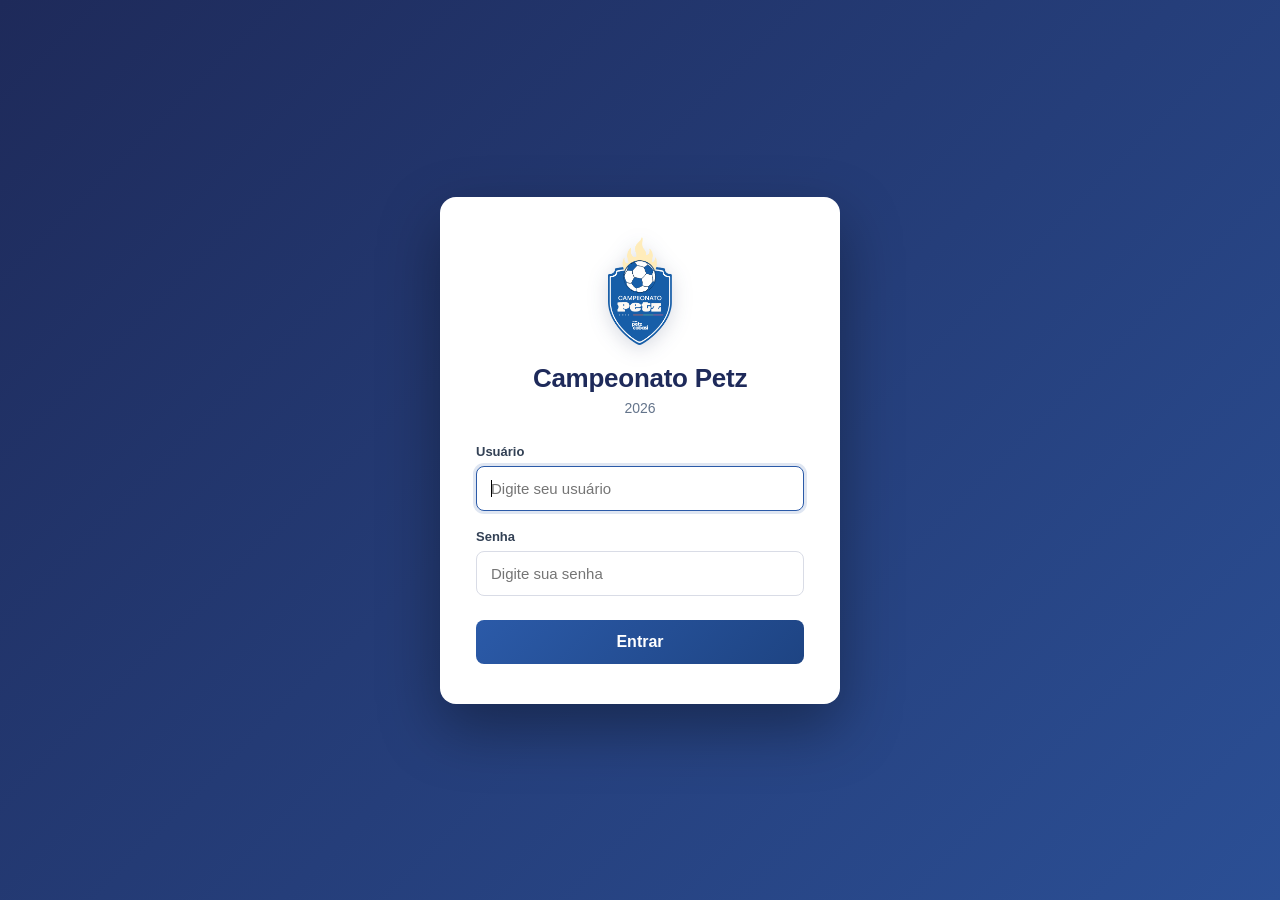
==== commit d37bfb4f: "Estado dos dados: selo, versão compartilhada e confirmação do Reprocessar Depois de reprocessar, a c" ====
--- a/dashboard-v3.html
+++ b/dashboard-v3.html
@@ -152,6 +152,7 @@
     </div>
 
 <script src="rodada-compartilhada.js"></script>
+<script src="estado-dados.js"></script>
     <script src="api-config.js"></script>
 <script src="historico-rodadas.js"></script>
 <script src="placar-semana.js"></script>
--- a/dashboard-v3-styles.css
+++ b/dashboard-v3-styles.css
@@ -2458,3 +2458,20 @@
 }
 .alerta-x:hover { color: var(--text, #1e293b); }
 .alerta-info ul, .alerta-dados ul, .alerta-criterio ul, .alerta-eliminada ul { padding-right: 26px; }
+
+/* ====== Estado dos dados (selo no cabeçalho de todas as páginas) ====== */
+.ed-chip {
+    display: inline-block; margin-top: 8px; padding: 4px 12px; border-radius: 999px;
+    font-size: .8em; font-weight: 700; cursor: help; max-width: 100%;
+    background: rgba(255,255,255,.14); border: 1px solid rgba(255,255,255,.28); color: #fff;
+}
+.ed-chip.ed-ok { background: rgba(34,197,94,.22); border-color: rgba(134,239,172,.55); }
+.ed-chip.ed-amarelo { background: rgba(245,158,11,.25); border-color: rgba(252,211,77,.6); }
+.ed-chip.ed-vermelho { background: rgba(239,68,68,.28); border-color: rgba(252,165,165,.6); }
+.ed-chip.ed-neutro { opacity: .85; }
+
+/* Barra de progresso da confirmação depois do Reprocessar */
+.ed-barra { display: inline-block; vertical-align: middle; width: 140px; height: 8px; margin: 0 8px;
+    background: rgba(0,0,0,.12); border-radius: 99px; overflow: hidden; }
+.ed-barra > i { display: block; height: 100%; width: 0; background: #2b5aa8; border-radius: 99px;
+    transition: width .35s ease; }
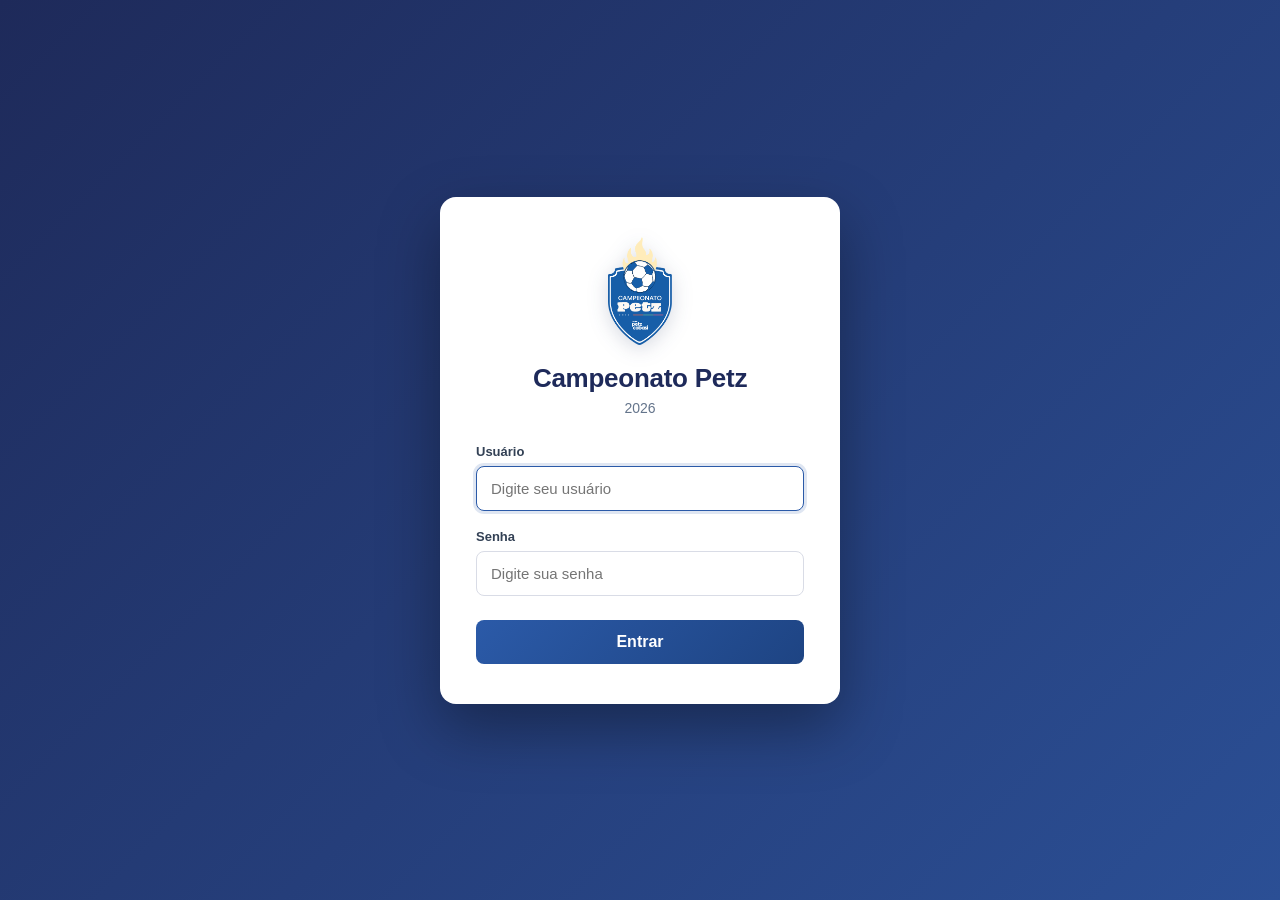
==== commit 9c036df1: "Nome do arquivo diz como o gol é disputado: 'evolução semanal' e 'share da semana' Os nomes antigos " ====
--- a/dashboard-v3.html
+++ b/dashboard-v3.html
@@ -153,6 +153,7 @@
 
 <script src="rodada-compartilhada.js"></script>
 <script src="estado-dados.js"></script>
+<script src="indicador-nome.js"></script>
     <script src="api-config.js"></script>
 <script src="historico-rodadas.js"></script>
 <script src="placar-semana.js"></script>
--- a/dashboard-v3-styles.css
+++ b/dashboard-v3-styles.css
@@ -2475,3 +2475,14 @@
     background: rgba(0,0,0,.12); border-radius: 99px; overflow: hidden; }
 .ed-barra > i { display: block; height: 100%; width: 0; background: #2b5aa8; border-radius: 99px;
     transition: width .35s ease; }
+
+/* Aviso flutuante do resultado do Reprocessar */
+.ed-aviso {
+    position: fixed; bottom: 24px; left: 50%; transform: translateX(-50%); z-index: 9000;
+    max-width: min(720px, calc(100vw - 32px)); display: flex; gap: 14px; align-items: flex-start;
+    padding: 12px 16px; border-radius: 12px; font-size: .92em; line-height: 1.4;
+    box-shadow: 0 14px 34px rgba(16,24,40,.28); color: #14532d; background: #dcfce7; border: 1px solid #86efac;
+}
+.ed-aviso-aviso { color: #78350f; background: #fef3c7; border-color: #fcd34d; }
+.ed-aviso button { background: none; border: none; cursor: pointer; font-size: 1em; color: inherit; opacity: .7; padding: 0 2px; }
+.ed-aviso button:hover { opacity: 1; }
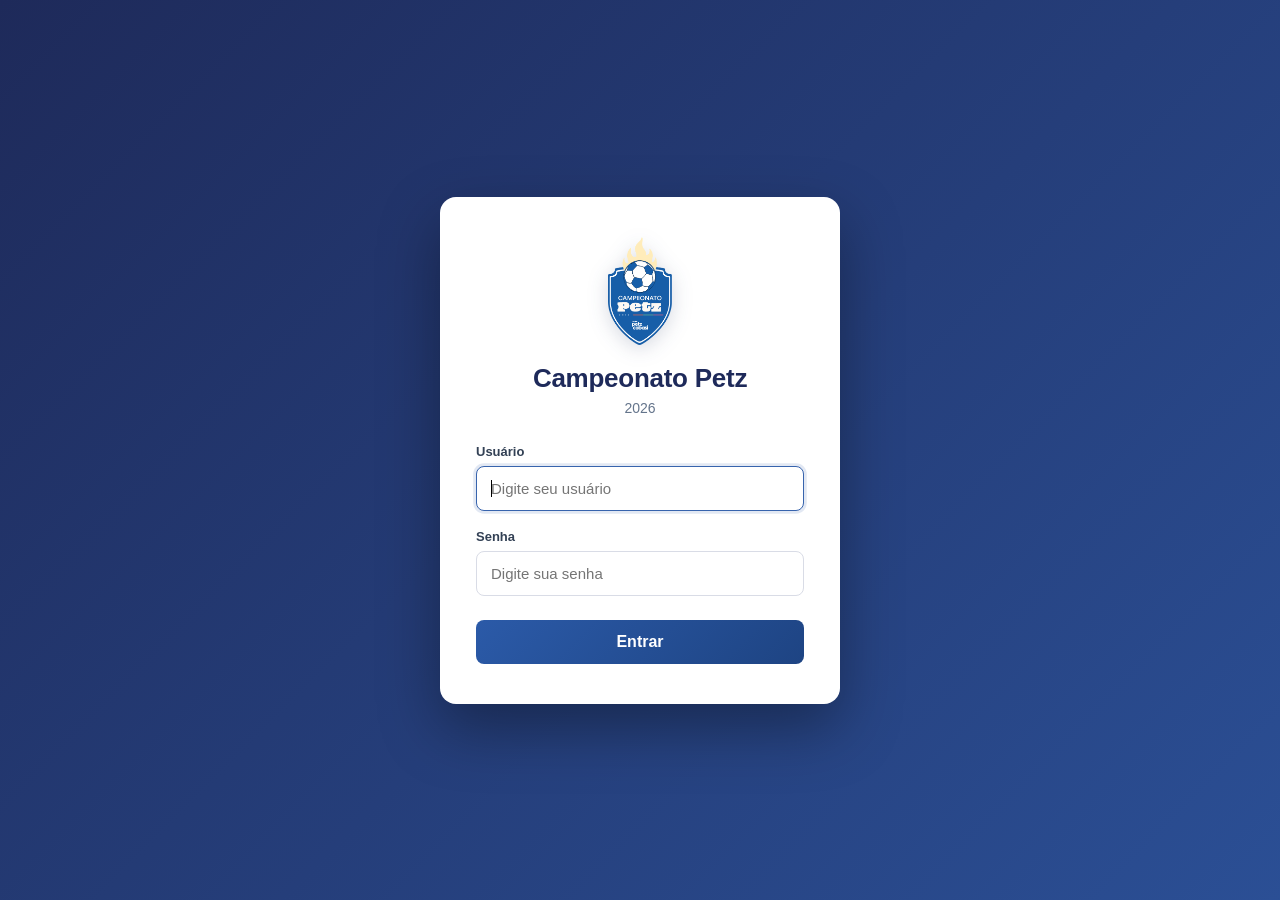
==== commit 54ace48f: "Janela do distrito: botão Copiar imagem; tira a nota da barra de origem da média A janela inteira (s" ====
--- a/dashboard-v3.html
+++ b/dashboard-v3.html
@@ -163,6 +163,7 @@
     <script src="evolucao.js"></script>
     <script src="voz.js"></script>
     <script src="simular-valores.js"></script>
+    <script src="copiar-janela.js"></script>
 <script src="cenario.js"></script>
 </body>
 </html>
--- a/dashboard-v3-styles.css
+++ b/dashboard-v3-styles.css
@@ -2486,3 +2486,45 @@
 .ed-aviso-aviso { color: #78350f; background: #fef3c7; border-color: #fcd34d; }
 .ed-aviso button { background: none; border: none; cursor: pointer; font-size: 1em; color: inherit; opacity: .7; padding: 0 2px; }
 .ed-aviso button:hover { opacity: 1; }
+
+.md-impacto {
+    background: var(--bg, #f6f7fb); border: 1px solid var(--border, #e2e6ef);
+    border-radius: var(--r-md, 10px); padding: 11px 14px; margin-bottom: 12px;
+}
+.md-impacto .mi-tit { font-weight: 700; font-size: .9em; margin-bottom: 8px; color: var(--text-2, #475069); }
+.md-impacto .mi-grade { display: grid; grid-template-columns: repeat(auto-fit, minmax(150px, 1fr)); gap: 8px; }
+.md-impacto .mi-grade > div {
+    background: #fff; border: 1px solid var(--border, #e2e6ef); border-radius: 8px;
+    padding: 8px 10px; font-size: .84em; color: var(--text-2, #475069); line-height: 1.35;
+}
+.md-impacto .mi-grade span { display: block; font-size: 1.5em; font-weight: 800; color: var(--text, #1a2238); }
+.md-impacto .mi-grade small { display: block; color: var(--text-3, #7a8399); margin-top: 2px; }
+.md-impacto .mi-cai span { color: var(--success, #2e7d4f); }
+.md-impacto .mi-cai small { color: var(--success, #2e7d4f); font-weight: 600; }
+
+.md-media {
+    background: var(--bg, #f6f7fb); border: 1px solid var(--border, #e2e6ef);
+    border-radius: var(--r-md, 10px); padding: 12px 14px; margin-bottom: 12px; font-size: .88em;
+}
+.md-media .mm-topo b { font-size: 1.8em; font-weight: 800; color: var(--text, #1a2238); }
+.md-media .mm-topo span { color: var(--text-2, #475069); }
+.md-media .mm-sec { font-weight: 700; margin: 14px 0 6px; color: var(--text, #1a2238); }
+.md-media .mm-nota { color: var(--text-3, #7a8399); font-size: .9em; margin-top: 6px; }
+.md-media .mm-barra { display: flex; height: 30px; border-radius: 6px; overflow: hidden; border: 1px solid var(--border, #e2e6ef); }
+.md-media .mm-ext { background: #dbe8fa; color: #1c4a86; display: flex; align-items: center; padding: 0 10px; white-space: nowrap; overflow: hidden; }
+.md-media .mm-int { background: #fff; color: var(--text-2, #475069); display: flex; align-items: center; padding: 0 10px; white-space: nowrap; overflow: hidden; }
+.md-media .mm-cards { display: grid; grid-template-columns: repeat(auto-fit, minmax(170px, 1fr)); gap: 8px; }
+.md-media .mm-card { border-radius: 8px; padding: 8px 12px; line-height: 1.35; }
+.md-media .mm-card small, .md-media .mm-card b { display: block; }
+.md-media .mm-card b { font-size: 1.25em; font-weight: 800; }
+.md-media .mm-card.v { background: #e3f3e8; color: #1f6b3a; }
+.md-media .mm-card.e { background: #fdf1cf; color: #7a5a00; }
+.md-media .mm-card.d { background: #fbe4e4; color: #a12626; }
+.md-media .mm-cen { display: grid; grid-template-columns: 190px 1fr 56px; align-items: center; gap: 10px; padding: 4px 0; }
+.md-media .mm-cen.total { border-top: 1px solid var(--border, #e2e6ef); margin-top: 4px; padding-top: 8px; }
+.md-media .mm-rot small { display: block; color: var(--text-3, #7a8399); font-size: .86em; }
+.md-media .mm-trilho { display: flex; height: 18px; background: #fff; border: 1px solid var(--border, #e2e6ef); border-radius: 4px; overflow: hidden; }
+.md-media .mm-base { background: #b9c0d0; }
+.md-media .mm-ganho { background: #2e8b57; }
+.md-media .mm-cen b { text-align: right; }
+@media (max-width: 560px) { .md-media .mm-cen { grid-template-columns: 1fr 56px; } .md-media .mm-trilho { grid-column: 1 / -1; order: 3; } }
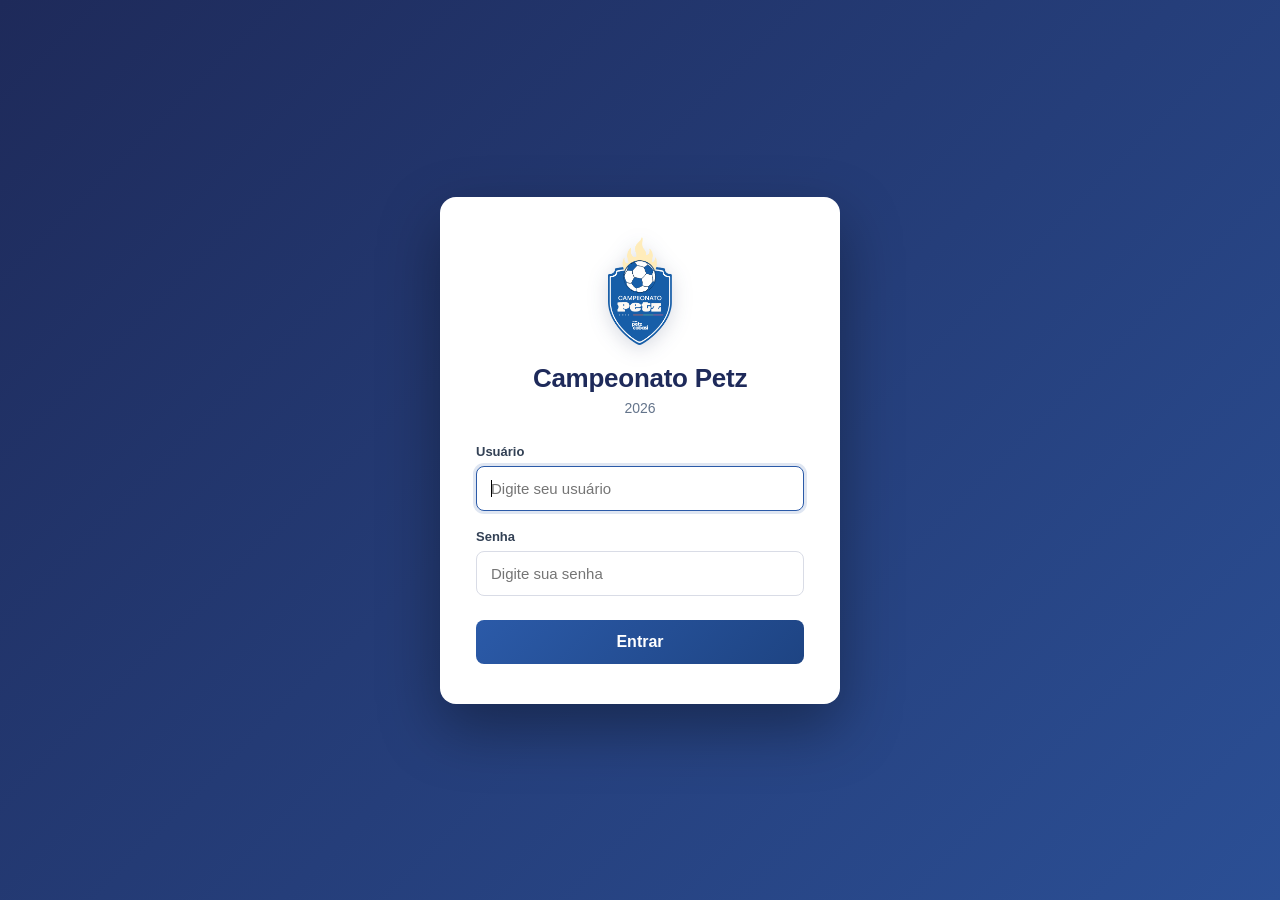
==== commit 868eb328: "Janela do distrito: sino de missão da semana em cada jogo O mesmo sino da classificação por grupos, " ====
--- a/dashboard-v3.html
+++ b/dashboard-v3.html
@@ -157,6 +157,7 @@
     <script src="api-config.js"></script>
 <script src="historico-rodadas.js"></script>
 <script src="placar-semana.js"></script>
+    <script src="missoes.js"></script>
     <script src="dashboard-v3.js"></script>
     <script src="exportar-imagem.js"></script>
     <script src="exportar-home.js"></script>
--- a/dashboard-v3-styles.css
+++ b/dashboard-v3-styles.css
@@ -2528,3 +2528,35 @@
 .md-media .mm-ganho { background: #2e8b57; }
 .md-media .mm-cen b { text-align: right; }
 @media (max-width: 560px) { .md-media .mm-cen { grid-template-columns: 1fr 56px; } .md-media .mm-trilho { grid-column: 1 / -1; order: 3; } }
+
+/* ====== Missões da semana: sino ao lado da sigla ====== */
+.mis-sino {
+    background: none; border: none; cursor: pointer; padding: 0 4px; margin-left: 4px;
+    font-size: .9em; line-height: 1; opacity: .28; filter: grayscale(1);
+    transition: opacity .15s, filter .15s;
+}
+.mis-sino:hover { opacity: .75; filter: none; }
+.mis-sino.ativo { opacity: 1; filter: none; }
+
+.mis-pop {
+    position: absolute; z-index: 600; width: 300px;
+    background: var(--surface, #fff); color: var(--text, #1e293b);
+    border: 1px solid var(--border-strong, #d9dce6); border-radius: 12px;
+    box-shadow: 0 14px 34px rgba(16,24,40,.18); padding: 14px; font-size: .88em;
+}
+.mis-pop-tit { font-weight: 800; margin-bottom: 2px; }
+.mis-pop-jogo { color: var(--text-3, #94a3b8); margin-bottom: 10px; }
+.mis-pop-dono { margin-bottom: 8px; }
+.mis-pop-rot { display: block; font-weight: 700; margin: 8px 0 4px; }
+.mis-pop-opts { display: flex; flex-direction: column; gap: 4px; }
+.mis-pop-opts label { display: flex; align-items: center; gap: 6px; cursor: pointer; }
+.mis-pop-opts small { color: var(--text-3, #94a3b8); }
+.mis-pop-acoes { display: flex; gap: 6px; justify-content: flex-end; margin-top: 12px; flex-wrap: wrap; }
+.mis-bt {
+    border: 1px solid var(--border-strong, #d9dce6); background: var(--surface, #fff);
+    border-radius: 8px; padding: 6px 10px; font: inherit; font-weight: 600; cursor: pointer;
+}
+.mis-bt.salvar { background: #1e2a5a; border-color: #1e2a5a; color: #fff; }
+.mis-bt.remover { color: #dc2626; margin-right: auto; }
+.mis-pop-erro { color: #dc2626; margin-top: 8px; }
+
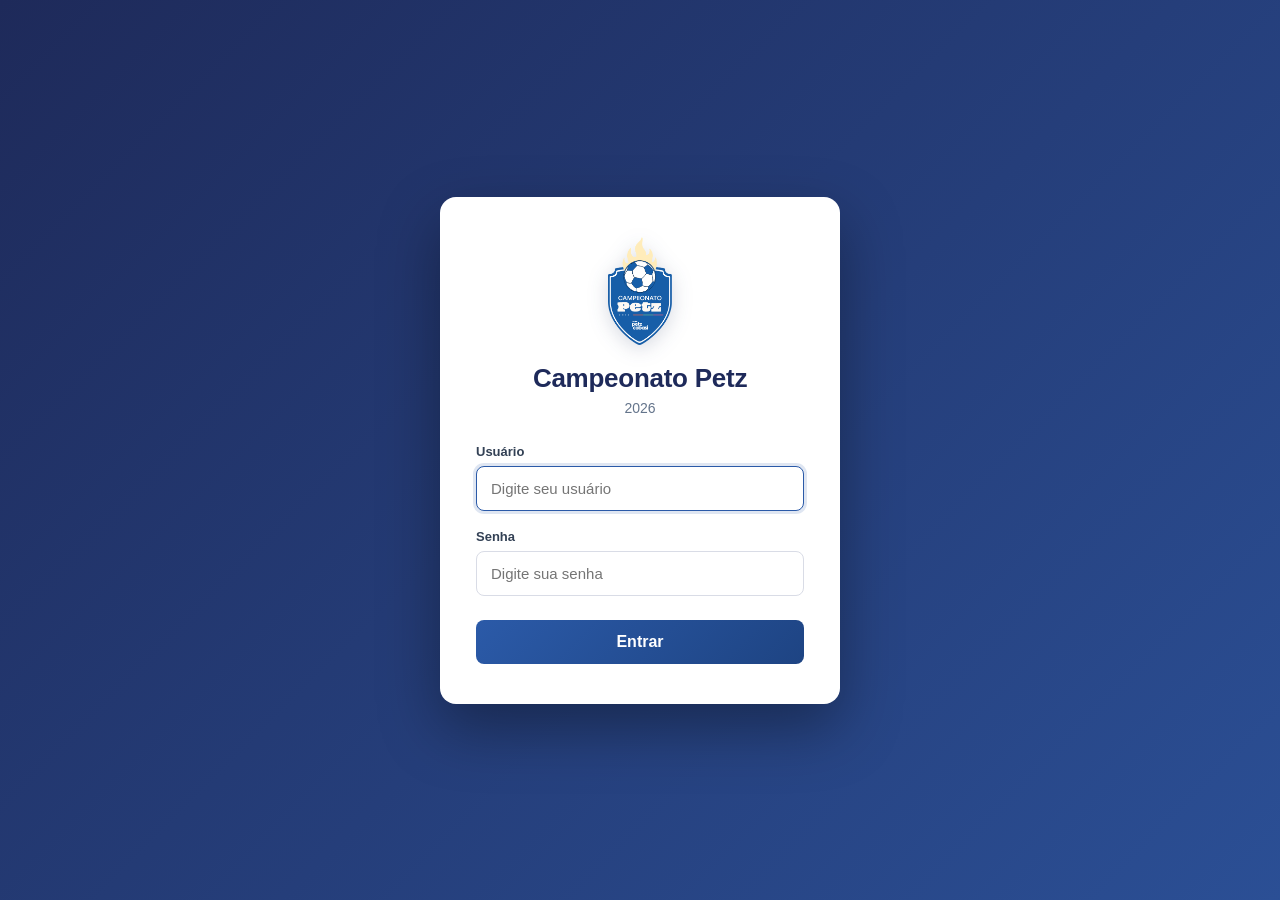
==== commit a56dc690: "Campeãs matemáticas: acompanhamento de pontos, box na home e janela de comemoração Co-Authored-By: C" ====
--- a/dashboard-v3.html
+++ b/dashboard-v3.html
@@ -158,6 +158,7 @@
 <script src="historico-rodadas.js"></script>
 <script src="placar-semana.js"></script>
     <script src="missoes.js"></script>
+    <script src="campeas.js"></script>
     <script src="dashboard-v3.js"></script>
     <script src="exportar-imagem.js"></script>
     <script src="exportar-home.js"></script>
--- a/dashboard-v3-styles.css
+++ b/dashboard-v3-styles.css
@@ -2560,3 +2560,31 @@
 .mis-bt.remover { color: #dc2626; margin-right: auto; }
 .mis-pop-erro { color: #dc2626; margin-top: 8px; }
 
+
+/* ====== Campeãs matemáticas (box da home + janela) ====== */
+.camp-box { background: #fff; border-radius: 14px; box-shadow: 0 1px 4px rgba(0,0,0,.08); overflow: hidden; margin-bottom: 16px; }
+.camp-head { background: linear-gradient(135deg, #b8860b, #d4a017 55%, #f0c94a); color: #fff; padding: 12px 16px; font-weight: 800; }
+.camp-head small { font-weight: 500; opacity: .92; }
+.camp-cards { display: grid; grid-template-columns: repeat(auto-fill, minmax(240px, 1fr)); gap: 10px; padding: 14px; }
+.camp-card { border: 2px solid #d4a017; background: linear-gradient(160deg, #fff8dc, #fff); border-radius: 12px; padding: 12px 14px; position: relative; }
+.camp-card .camp-tr { position: absolute; right: 10px; top: 6px; font-size: 1.8em; }
+.camp-card b { font-size: 1.15em; }
+.camp-card small { display: block; color: #5b6475; }
+.camp-tag { display: inline-block; margin-top: 6px; background: #d4a017; color: #fff; border-radius: 999px; padding: 1px 9px; font-size: .75em; font-weight: 800; }
+.camp-vazio { padding: 18px; text-align: center; color: #5b6475; }
+.camp-disputa { padding: 4px 14px 14px; }
+.camp-disputa h4 { margin: 6px 0; font-size: .8em; color: #5b6475; text-transform: uppercase; letter-spacing: .04em; }
+.camp-lista { display: flex; flex-wrap: wrap; gap: 6px; }
+.camp-lista span { background: #f2f4f9; border: 1px solid #e3e7ef; border-radius: 8px; padding: 4px 9px; font-size: .82em; }
+.camp-fundo { position: fixed; inset: 0; background: rgba(10,14,30,.72); display: flex; align-items: center; justify-content: center; z-index: 9000; padding: 16px; }
+.camp-modal { position: relative; overflow: hidden; background: #fff; border-radius: 20px; max-width: 460px; width: 100%; text-align: center; padding: 28px 24px 22px; border: 3px solid #d4a017; box-shadow: 0 0 0 6px rgba(212,160,23,.25), 0 20px 60px rgba(0,0,0,.5); animation: campSobe .5s ease; }
+@keyframes campSobe { from { transform: translateY(30px) scale(.92); opacity: 0; } }
+.camp-trofeu { font-size: 76px; line-height: 1; animation: campPula 1.4s ease-in-out infinite; filter: drop-shadow(0 6px 10px rgba(212,160,23,.5)); }
+@keyframes campPula { 50% { transform: translateY(-8px) rotate(-4deg); } }
+.camp-modal h3 { margin: 6px 0 2px; font-size: 1.5em; color: #a87800; }
+.camp-sub { color: #5b6475; margin: 0 0 12px; }
+.camp-loja { font-size: 2em; font-weight: 900; letter-spacing: .02em; }
+.camp-info { background: #fff8dc; border: 1px solid #d4a017; border-radius: 12px; padding: 10px; margin: 12px 0; font-size: .92em; }
+.camp-fechar { background: #1e2a5a; color: #fff; border: 0; border-radius: 10px; padding: 10px 22px; font-weight: 700; cursor: pointer; }
+.camp-conf { position: absolute; top: -12px; width: 8px; height: 14px; opacity: .9; animation: campCai linear infinite; }
+@keyframes campCai { to { transform: translateY(560px) rotate(540deg); } }
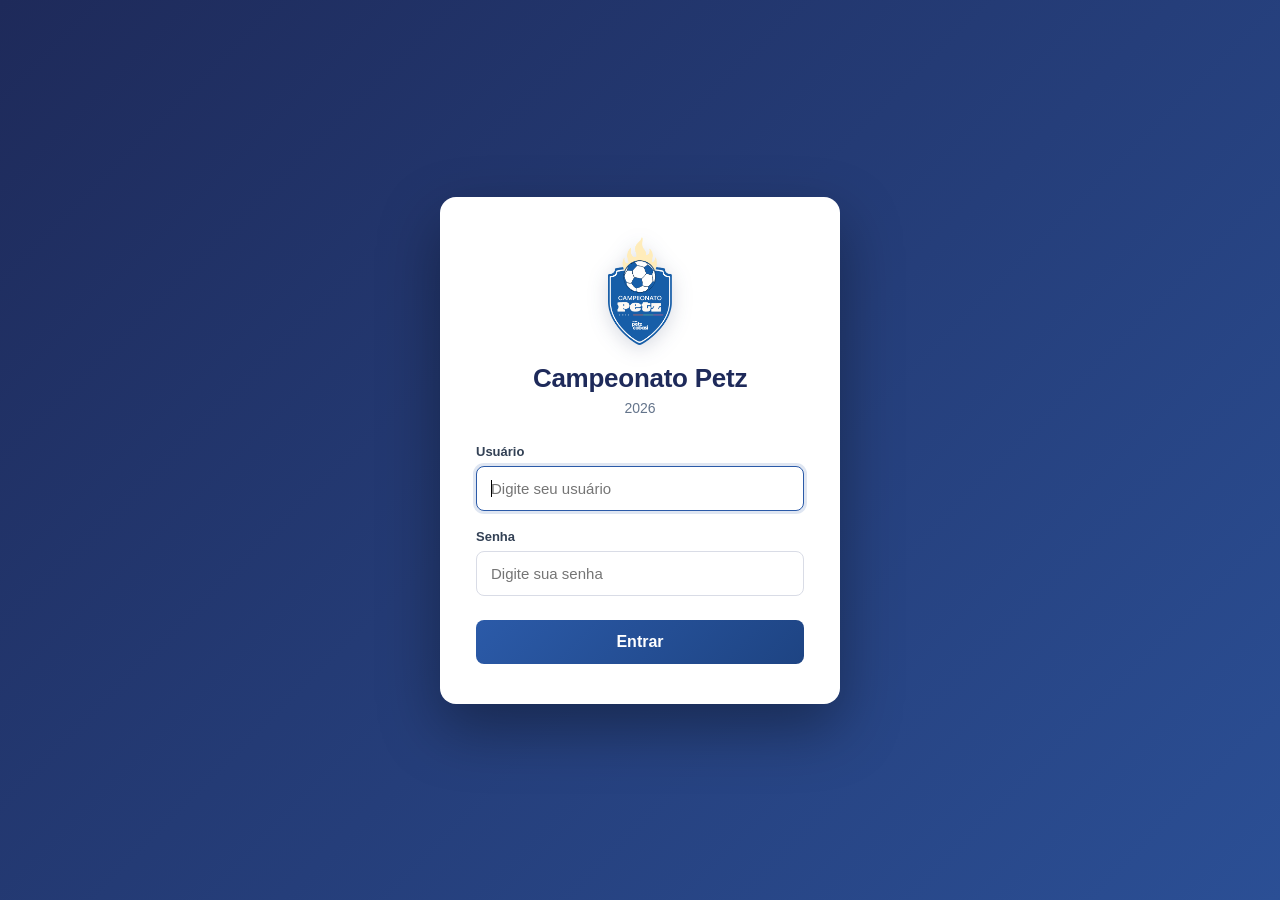
==== commit cfd678f1: "Botão Perguntar: assistente com Gemini que consulta jogos, classificação e vendas por dia (só admin)" ====
--- a/dashboard-v3.html
+++ b/dashboard-v3.html
@@ -160,6 +160,7 @@
     <script src="missoes.js"></script>
     <script src="campeas.js"></script>
     <script src="dashboard-v3.js"></script>
+<script src="perguntar.js"></script>
     <script src="exportar-imagem.js"></script>
     <script src="exportar-home.js"></script>
     <script src="evolucao.js"></script>
--- a/dashboard-v3-styles.css
+++ b/dashboard-v3-styles.css
@@ -2588,3 +2588,29 @@
 .camp-fechar { background: #1e2a5a; color: #fff; border: 0; border-radius: 10px; padding: 10px 22px; font-weight: 700; cursor: pointer; }
 .camp-conf { position: absolute; top: -12px; width: 8px; height: 14px; opacity: .9; animation: campCai linear infinite; }
 @keyframes campCai { to { transform: translateY(560px) rotate(540deg); } }
+
+/* ====== Botão "Perguntar" (assistente) ====== */
+.pg-fab { position: fixed; right: 18px; bottom: 18px; z-index: 800; border: 0; border-radius: 999px; padding: 12px 18px; font-weight: 800; color: #fff; cursor: pointer; background: linear-gradient(135deg, #2b5aa8, #1e4483); box-shadow: 0 6px 18px rgba(30,68,131,.45); }
+.pg-fab:hover { filter: brightness(1.1); }
+.pg-painel { position: fixed; right: 18px; bottom: 70px; z-index: 850; width: min(440px, calc(100vw - 24px)); height: min(640px, calc(100vh - 100px)); background: #fff; border-radius: 16px; box-shadow: 0 12px 40px rgba(0,0,0,.35); display: none; flex-direction: column; overflow: hidden; }
+.pg-painel.on { display: flex; }
+.pg-topo { background: linear-gradient(135deg, #2b5aa8, #1e4483); color: #fff; padding: 12px 14px; display: flex; justify-content: space-between; align-items: center; }
+.pg-x { background: transparent; border: 0; color: #fff; font-size: 1.1em; cursor: pointer; }
+.pg-conversa { flex: 1; overflow-y: auto; padding: 12px; display: flex; flex-direction: column; gap: 10px; background: #f5f7fb; }
+.pg-msg { max-width: 92%; padding: 9px 12px; border-radius: 12px; font-size: .92em; line-height: 1.45; word-wrap: break-word; }
+.pg-msg.eu { align-self: flex-end; background: #2b5aa8; color: #fff; }
+.pg-msg.bot { align-self: flex-start; background: #fff; color: #1f2937; border: 1px solid #e3e7ef; }
+.pg-msg.erro { background: #fdecea; color: #a12626; border-color: #f5c6c2; }
+.pg-msg p { margin: 0 0 6px; } .pg-msg p:last-child { margin: 0; }
+.pg-msg ul { margin: 4px 0 6px 18px; padding: 0; }
+.pg-tab { overflow-x: auto; margin: 4px 0; }
+.pg-tab table { border-collapse: collapse; font-size: .85em; }
+.pg-tab th, .pg-tab td { border: 1px solid #e3e7ef; padding: 4px 7px; text-align: left; white-space: nowrap; }
+.pg-tab th { background: #eef2fa; }
+.pg-pensando { color: #6b7280; font-style: italic; }
+.pg-sugestoes { display: flex; flex-direction: column; gap: 6px; }
+.pg-sugestoes button { text-align: left; border: 1px solid #c9d6ee; background: #fff; color: #1e4483; border-radius: 10px; padding: 8px 10px; cursor: pointer; font-size: .86em; }
+.pg-sugestoes button:hover { background: #eaf0fb; }
+.pg-form { display: flex; gap: 8px; padding: 10px; border-top: 1px solid #e3e7ef; background: #fff; }
+.pg-form textarea { flex: 1; resize: none; border: 1px solid #c9d6ee; border-radius: 10px; padding: 8px; font: inherit; }
+.pg-form button { border: 0; border-radius: 10px; padding: 0 14px; background: #2b5aa8; color: #fff; font-weight: 700; cursor: pointer; }
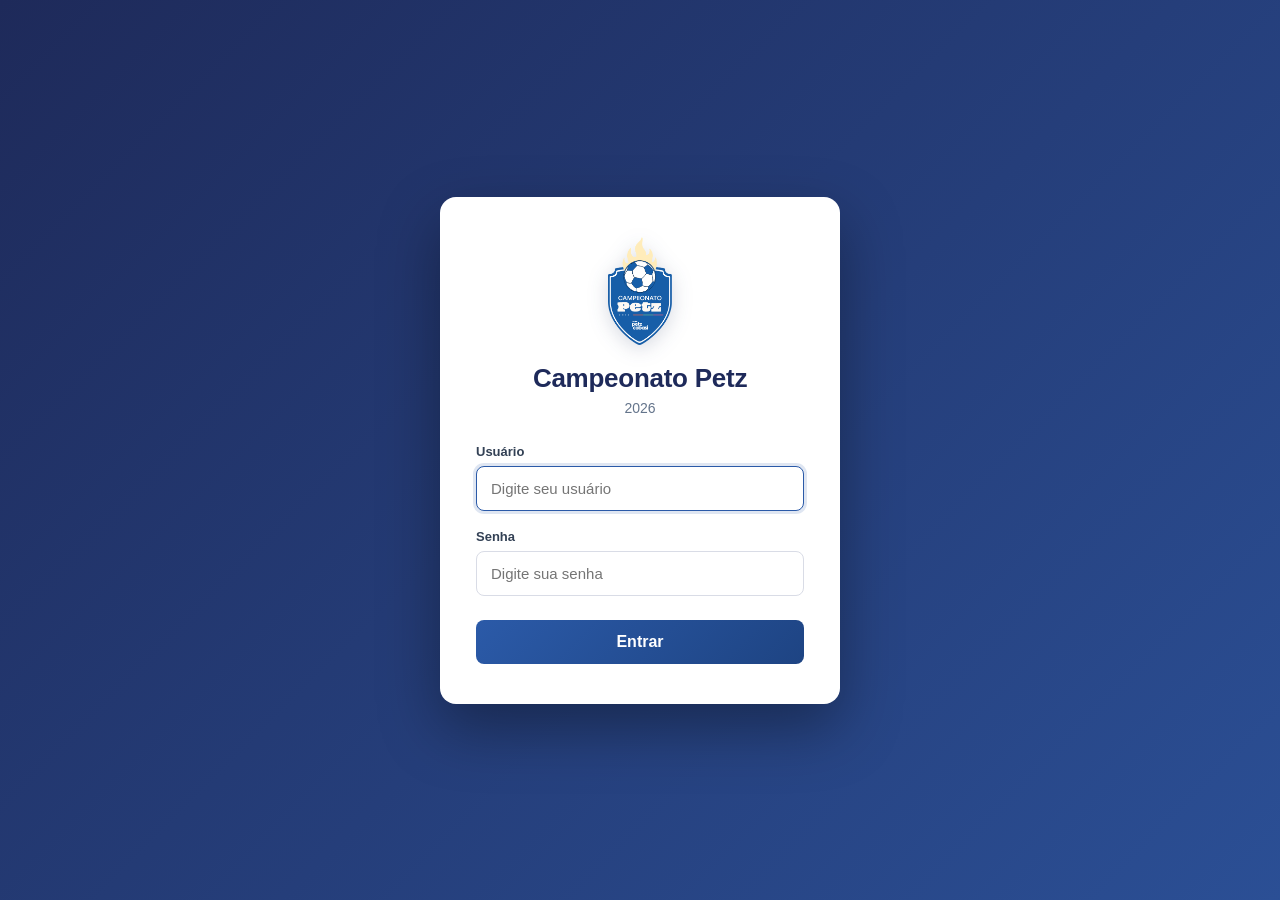
==== commit d4d38804: "Super Campeões: corrida por série com drill de lojas na briga, super distrital, ⭐ nos grupos e prêmi" ====
--- a/dashboard-v3.html
+++ b/dashboard-v3.html
@@ -159,6 +159,7 @@
 <script src="placar-semana.js"></script>
     <script src="missoes.js"></script>
     <script src="campeas.js"></script>
+<script src="supercampeoes.js"></script>
     <script src="dashboard-v3.js"></script>
 <script src="perguntar.js"></script>
     <script src="exportar-imagem.js"></script>
--- a/dashboard-v3-styles.css
+++ b/dashboard-v3-styles.css
@@ -2614,3 +2614,157 @@
 .pg-form { display: flex; gap: 8px; padding: 10px; border-top: 1px solid #e3e7ef; background: #fff; }
 .pg-form textarea { flex: 1; resize: none; border: 1px solid #c9d6ee; border-radius: 10px; padding: 8px; font: inherit; }
 .pg-form button { border: 0; border-radius: 10px; padding: 0 14px; background: #2b5aa8; color: #fff; font-weight: 700; cursor: pointer; }
+
+.camp-card.proj { border: 2px dashed #9ca3af; background: linear-gradient(160deg, #f3f4f6, #fff); opacity: .85; }
+.camp-card.proj b { color: #6b7280; }
+.camp-card.proj .camp-tr { filter: grayscale(1); opacity: .6; }
+.camp-card.proj .camp-tag { background: #9ca3af; }
+.camp-leg { margin-top: 8px; font-size: .78em; color: #6b7280; }
+.camp-leg-proj { padding: 0 14px 6px; margin-top: 0; }
+
+.camp-rodape { display: flex; justify-content: flex-end; padding: 0 14px 12px; }
+.camp-btn-dist { border: 0; border-radius: 999px; padding: 8px 16px; font-weight: 800; font-size: .85em; color: #fff; cursor: pointer; background: linear-gradient(135deg, #b8860b, #d4a017); box-shadow: 0 2px 8px rgba(184,134,11,.4); }
+.camp-btn-dist:hover { filter: brightness(1.08); }
+.camp-modal-rank { max-width: 720px; text-align: left; padding: 0; display: flex; flex-direction: column; max-height: calc(100vh - 40px); }
+.camp-rank-topo { position: relative; background: linear-gradient(135deg, #b8860b, #d4a017 55%, #f0c94a); color: #fff; padding: 14px 44px 12px 16px; }
+.camp-rank-topo b { font-size: 1.15em; display: block; }
+.camp-rank-topo small { opacity: .92; }
+.camp-x { position: absolute; right: 12px; top: 12px; background: transparent; border: 0; color: #fff; font-size: 1.1em; cursor: pointer; }
+.camp-rank-reg { display: flex; flex-wrap: wrap; gap: 8px; padding: 10px 16px; border-bottom: 1px solid #e3e7ef; font-size: .85em; }
+.camp-rank-reg span { background: #fff8dc; border: 1px solid #d4a017; border-radius: 999px; padding: 2px 10px; }
+.camp-rank-corpo { overflow: auto; padding: 4px 8px 8px; }
+.camp-rank-tab { width: 100%; border-collapse: collapse; font-size: .9em; }
+.camp-rank-tab th { text-align: center; padding: 8px; color: #5b6475; font-size: .78em; text-transform: uppercase; letter-spacing: .04em; border-bottom: 2px solid #e3e7ef; }
+.camp-rank-tab td { padding: 8px; border-bottom: 1px solid #eef0f5; vertical-align: top; text-align: center; }
+.camp-rank-tab .l { text-align: left; }
+.camp-rank-tab td.l b { display: block; }
+.camp-rank-tab td.l small { color: #6b7280; }
+.camp-pos { font-size: 1.2em; white-space: nowrap; }
+.camp-n { font-size: 1.3em; font-weight: 900; color: #a87800; white-space: nowrap; }
+.camp-n-proj { font-size: .6em; font-weight: 700; color: #9ca3af; margin-left: 4px; }
+.camp-loja-chip { display: inline-block; margin: 2px 4px 2px 0; padding: 2px 8px; border-radius: 999px; background: #fff8dc; border: 1px solid #d4a017; font-size: .8em; font-weight: 700; }
+.camp-loja-chip.proj { background: #f3f4f6; border: 1px dashed #9ca3af; color: #6b7280; }
+
+/* ====== Simulação de placares na janela do distrito ====== */
+.modal-dist .col-sim { display: none; }
+.modal-dist.sim-on .col-sim { display: table-cell; white-space: nowrap; }
+.sim-bt { border: 1px solid #c9d6ee; background: #fff; color: #6b7280; border-radius: 6px; width: 26px; height: 26px; margin: 0 2px; font-weight: 800; font-size: .8em; cursor: pointer; }
+.sim-bt:hover { background: #eef2fa; }
+.sim-bt.on.v { background: #157347; border-color: #157347; color: #fff; }
+.sim-bt.on.d { background: #c0392b; border-color: #c0392b; color: #fff; }
+.sim-bt.on.e { background: #e0a800; border-color: #e0a800; color: #fff; }
+.md-tabela tr.sim-mudou td { background: #eef6ff !important; box-shadow: none; }
+.md-tabela tr.sim-mudou td:first-child { box-shadow: inset 3px 0 0 #2b5aa8; }
+.md-tabela tr.sim-mudou .placar { text-decoration: line-through; opacity: .55; }
+.md-sim { background: #f2f7ff; border: 1px solid #c6dbf2; border-radius: 12px; padding: 12px 14px; margin-bottom: 14px; }
+.md-sim[hidden] { display: none; }
+.ms-tit { font-weight: 800; color: #1e4483; margin-bottom: 8px; }
+.ms-tit small { display: block; font-weight: 500; color: #5b6475; }
+.ms-cen { display: flex; flex-wrap: wrap; gap: 6px; margin-bottom: 10px; }
+.sim-cen { border: 1px solid #9db8e0; background: #fff; color: #1e4483; border-radius: 999px; padding: 5px 12px; font-size: .82em; font-weight: 700; cursor: pointer; }
+.sim-cen:hover { background: #dbe8fb; }
+.sim-cen.limpar { border-color: #d5d9e2; color: #6b7280; }
+.ms-grade { display: grid; grid-template-columns: repeat(4, 1fr); gap: 10px; }
+.ms-card { background: #fff; border: 1px solid #dbe6f7; border-radius: 10px; padding: 8px 10px; }
+.ms-card small { display: block; color: #6b7280; font-size: .72em; text-transform: uppercase; letter-spacing: .03em; font-weight: 700; }
+.ms-card b { display: block; font-size: 1.25em; font-variant-numeric: tabular-nums; }
+.ms-card b i { color: #9ca3af; font-style: normal; font-weight: 400; }
+.ms-card em { font-style: normal; font-weight: 800; font-size: .88em; color: #6b7280; }
+.ms-card em.bom { color: #157347; }
+.ms-card em.ruim { color: #c0392b; }
+.ms-nota { grid-column: 1 / -1; font-size: .8em; color: #5b6475; }
+@media (max-width: 720px) { .ms-grade { grid-template-columns: repeat(2, 1fr); } }
+
+/* ====== Simulação do distrito: cartões fixos + janela à esquerda ====== */
+.md-fixo { position: sticky; top: calc(-1 * var(--s-4)); z-index: 1; background: var(--surface); padding: var(--s-4) 0 6px; margin-top: calc(-1 * var(--s-4)); }
+.md-fixo .md-resumo { margin-bottom: 8px; }
+.md-card.total { position: relative; }
+.md-delta { display: block; font-style: normal; font-size: .85em; font-weight: 800; color: #6b7280; min-height: 1.1em; }
+.md-delta.bom { color: #157347; }
+.md-delta.ruim { color: #c0392b; }
+.md-fixo .md-sim { margin-bottom: 4px; padding: 8px 12px; }
+.ms-topo { display: flex; flex-wrap: wrap; align-items: baseline; gap: 4px 10px; margin-bottom: 6px; }
+.ms-topo b { color: #1e4483; }
+.ms-topo small { color: #5b6475; font-size: .78em; }
+.md-fixo .ms-cen { margin-bottom: 6px; }
+.md-fixo .ms-grade { grid-template-columns: repeat(3, 1fr); gap: 8px; }
+.md-fixo .ms-card { padding: 5px 8px; }
+.md-fixo .ms-card b { font-size: 1.05em; }
+/* Com a simulação ligada a janela vira flutuante: arrasta pelo cabeçalho, redimensiona pelo canto
+   e lembra a posição. A página de trás fica à vista e clicável. */
+.modal-fundo.sim-livre { background: transparent; pointer-events: none; padding: 0; overflow: visible; }
+.modal-fundo.sim-livre .modal-dist {
+    pointer-events: auto; position: fixed; margin: 0;
+    width: 720px; height: min(86vh, 820px); min-width: 420px; min-height: 300px; max-width: 98vw; max-height: 98vh;
+    display: flex; flex-direction: column; resize: both; overflow: hidden; transition: none !important;
+    box-shadow: 0 18px 50px rgba(16, 24, 40, .38), 0 0 0 1px rgba(30, 68, 131, .25);
+}
+.modal-fundo.sim-livre .modal-dist .modal-head { cursor: grab; user-select: none; touch-action: none; flex: none; }
+.modal-fundo.sim-livre .modal-dist .modal-head.arrastando { cursor: grabbing; }
+.modal-fundo.sim-livre .modal-dist .modal-corpo { flex: 1; min-height: 0; max-height: none; }
+@media (max-width: 700px) {
+    .modal-fundo.sim-livre { background: rgba(15, 23, 42, .35); pointer-events: auto; padding: 0; }
+    .modal-fundo.sim-livre .modal-dist { position: static; width: 100% !important; height: auto !important; max-height: none; resize: none; }
+}
+
+/* ====== Super Campeões (lojas por série e distritais) ====== */
+.sup-box { background: #fff; border-radius: 14px; box-shadow: 0 1px 4px rgba(0,0,0,.08); overflow: hidden; margin-bottom: 16px; }
+.sup-head { background: linear-gradient(135deg, #7a5a00, #b8860b 40%, #f0c94a); color: #fff; padding: 12px 16px; font-weight: 800; }
+.sup-head small { font-weight: 500; opacity: .92; }
+.sup-series { display: grid; grid-template-columns: repeat(auto-fit, minmax(255px, 1fr)); gap: 12px; padding: 14px; }
+.sup-card { border: 1px solid #e3e7ef; border-radius: 12px; overflow: hidden; background: #fff; }
+.sup-top { display: flex; justify-content: space-between; align-items: center; padding: 8px 12px; background: #f2f4f9; font-weight: 800; }
+.sup-top span { background: #d4a017; color: #fff; border-radius: 999px; padding: 2px 10px; font-size: .78em; }
+.sup-lider { padding: 10px 12px; border-bottom: 1px solid #e3e7ef; background: linear-gradient(160deg, #fff8dc, #fff); cursor: pointer; }
+.sup-lider:hover { filter: brightness(.98); }
+.sup-lider b { font-size: 1.2em; }
+.sup-lider small { display: block; color: #5b6475; }
+.sup-est { float: right; font-size: 1.6em; }
+.sup-lista { padding: 6px 12px 10px; font-size: .84em; }
+.sup-linha { display: flex; justify-content: space-between; gap: 6px; padding: 4px 4px; border-bottom: 1px dashed #e3e7ef; cursor: pointer; border-radius: 6px; }
+.sup-linha:last-child { border-bottom: 0; }
+.sup-linha:hover { background: #f2f7ff; }
+.sup-linha.fora { color: #6b7280; opacity: .7; }
+.tag-sup { display: inline-block; border-radius: 999px; padding: 1px 8px; font-size: .74em; font-weight: 800; }
+.tag-sup.ok { background: #d4a017; color: #fff; }
+.tag-sup.lid { background: #e8f0fe; color: #1a4fa0; }
+.tag-sup.des { background: #fff3cd; color: #6b4d00; }
+.tag-sup.fora { background: #eee; color: #888; }
+.tag-sup.proj { background: #f3f4f6; color: #6b7280; border: 1px dashed #9ca3af; }
+.sup-nota { padding: 0 14px 12px; font-size: .8em; color: #6b7280; }
+.sup-pod { display: grid; grid-template-columns: repeat(3, 1fr); gap: 12px; padding: 14px; }
+.sup-pd { border-radius: 12px; padding: 12px; text-align: center; border: 2px solid #e3e7ef; background: #fff; }
+.sup-pd.p1 { border-color: #d4a017; background: linear-gradient(160deg, #fff8dc, #fff); }
+.sup-pd .m { font-size: 1.8em; }
+.sup-pd b { display: block; font-size: 1.05em; }
+.sup-pd small { display: block; color: #5b6475; }
+.sup-pd .v { font-size: 1.5em; font-weight: 900; color: #a87800; }
+.sup-pd .pr { display: inline-block; margin-top: 4px; background: #d4a017; color: #fff; border-radius: 999px; padding: 1px 10px; font-weight: 800; font-size: .8em; }
+.sup-pd.p2 .pr, .sup-pd.p3 .pr { background: #6b7280; }
+.sup-tab { padding: 0 8px 8px; overflow: auto; }
+.sup-tab table, .sup-m-tab { width: 100%; border-collapse: collapse; font-variant-numeric: tabular-nums; font-size: .88em; }
+.sup-tab th, .sup-m-tab th { background: #1e2a5a; color: #fff; padding: 8px; text-align: center; font-size: .8em; }
+.sup-tab th.l, .sup-tab td.l, .sup-m-tab th.l, .sup-m-tab td.l { text-align: left; }
+.sup-tab td, .sup-m-tab td { padding: 8px; border-bottom: 1px solid #e3e7ef; text-align: center; }
+.sup-tab td.l, .sup-m-tab td.l { font-weight: 700; }
+.sup-tab tr.top td { background: linear-gradient(90deg, #fff8dc, transparent 90%); }
+.sup-tab tr.sel td { box-shadow: inset 0 0 0 9999px rgba(30,68,131,.06); }
+.sup-ver { border: 1px solid #9db8e0; background: #fff; color: #1e4483; border-radius: 999px; padding: 4px 12px; font-size: .8em; font-weight: 700; cursor: pointer; }
+.sup-ver:hover { background: #dbe8fb; }
+.sup-faixa { background: #fff; border-radius: 12px; box-shadow: 0 1px 4px rgba(0,0,0,.08); margin-bottom: 16px; overflow: hidden; border: 2px solid #d4a017; }
+.sup-f-tit { padding: 10px 14px; font-weight: 800; background: linear-gradient(160deg, #fff8dc, #fff); }
+.sup-f-premio { background: #d4a017; color: #fff; border-radius: 999px; padding: 1px 10px; font-size: .8em; margin-left: 6px; }
+.sup-fundo { position: fixed; inset: 0; background: rgba(10,14,30,.6); display: flex; align-items: center; justify-content: center; z-index: 9000; padding: 16px; }
+.sup-modal { background: #fff; border-radius: 16px; width: min(980px, 100%); max-height: calc(100vh - 32px); display: flex; flex-direction: column; overflow: hidden; border: 3px solid #d4a017; box-shadow: 0 20px 60px rgba(0,0,0,.5); }
+.sup-m-topo { position: relative; background: linear-gradient(135deg, #7a5a00, #b8860b 40%, #f0c94a); color: #fff; padding: 14px 44px 12px 16px; }
+.sup-m-topo b { font-size: 1.15em; display: block; }
+.sup-m-topo small { opacity: .93; }
+.sup-x { position: absolute; right: 12px; top: 12px; background: transparent; border: 0; color: #fff; font-size: 1.1em; cursor: pointer; }
+.sup-m-resumo { display: flex; flex-wrap: wrap; gap: 8px 18px; padding: 10px 16px; border-bottom: 1px solid #e3e7ef; font-size: .9em; background: #fffdf3; }
+.sup-m-corpo { overflow: auto; padding: 4px 8px 8px; flex: 1; }
+.sup-m-tab tr.lid td { background: linear-gradient(90deg, #fff8dc, transparent 90%); }
+.sup-m-tab tr.fora td { color: #9ca3af; }
+.sup-m-rodape { display: flex; justify-content: space-between; align-items: flex-start; gap: 12px; padding: 8px 16px 12px; border-top: 1px solid #e3e7ef; }
+.sup-m-rodape small { color: #6b7280; font-size: .78em; }
+.ms-premio { grid-column: 1 / -1; background: #fff8dc; border: 1px solid #d4a017; border-radius: 10px; padding: 6px 10px; color: #6b4d00; font-size: .85em; }
+@media (max-width: 720px) { .sup-pod { grid-template-columns: 1fr; } }
